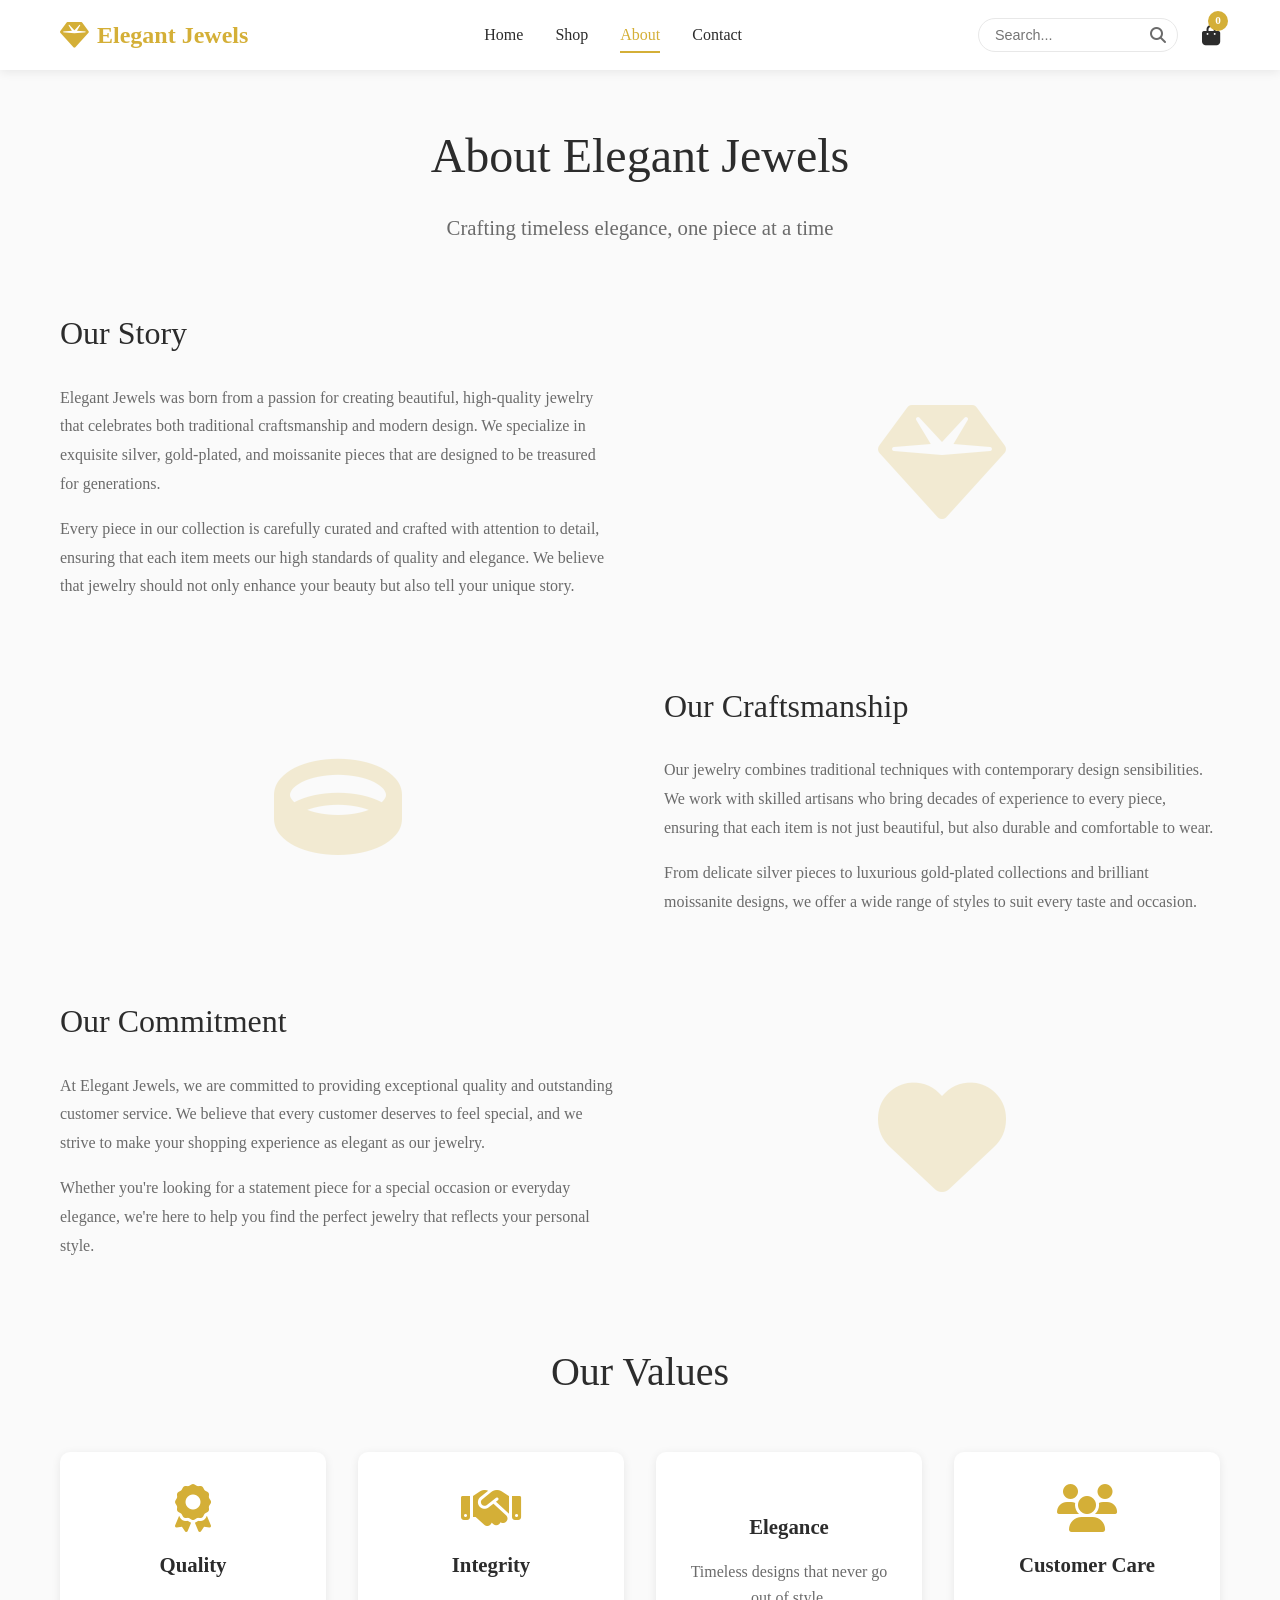
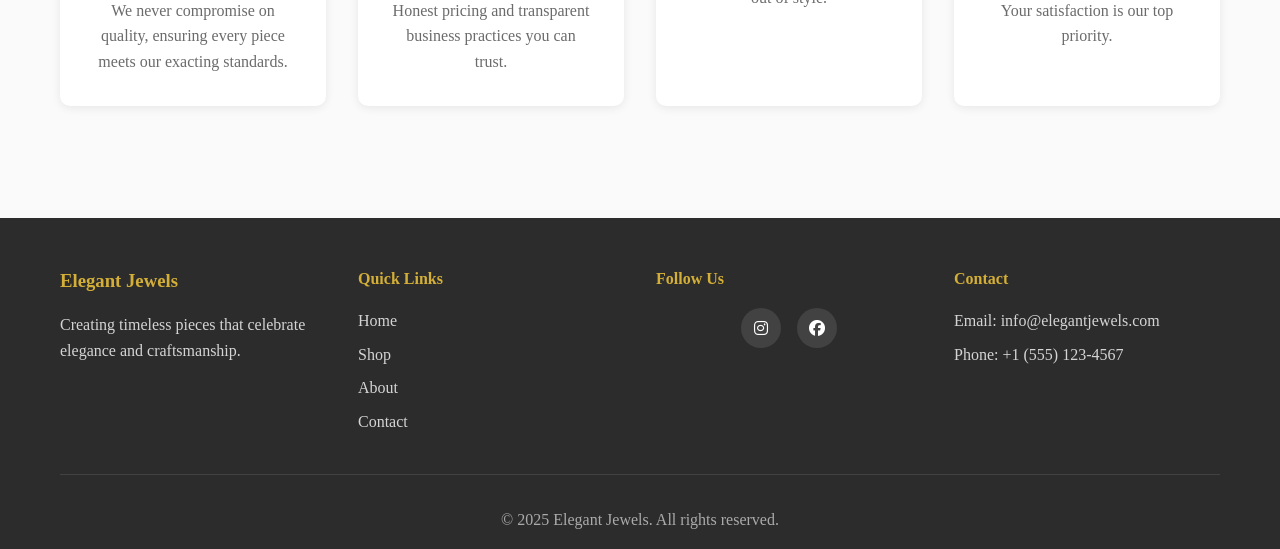
==== about.html @ 85b88cf6 "feat: Implement Elegant Jewels e-commerce website This commit introduces the complete frontend for t" ====
<!DOCTYPE html>
<html lang="en">
<head>
  <meta charset="UTF-8">
  <meta name="viewport" content="width=device-width, initial-scale=1.0">
  <title>About Us - Elegant Jewels</title>
  <link rel="stylesheet" href="styles.css">
  <link rel="stylesheet" href="https://cdnjs.cloudflare.com/ajax/libs/font-awesome/6.4.0/css/all.min.css">
</head>
<body>
  <!-- Navigation -->
  <nav class="navbar">
    <div class="nav-container">
      <div class="nav-logo">
        <i class="fas fa-gem"></i>
        <span>Elegant Jewels</span>
      </div>
      <div class="nav-menu" id="navMenu">
        <a href="index.html" class="nav-link">Home</a>
        <a href="products.html" class="nav-link">Shop</a>
        <a href="about.html" class="nav-link active">About</a>
        <a href="contact.html" class="nav-link">Contact</a>
      </div>
      <div class="nav-icons">
        <div class="search-container">
          <input type="text" id="searchInput" placeholder="Search..." class="search-input">
          <i class="fas fa-search search-icon"></i>
        </div>
        <a href="cart.html" class="cart-icon">
          <i class="fas fa-shopping-bag"></i>
          <span class="cart-count" id="cartCount">0</span>
        </a>
        <button class="mobile-menu-toggle" id="mobileMenuToggle">
          <i class="fas fa-bars"></i>
        </button>
      </div>
    </div>
  </nav>

  <!-- About Page -->
  <section class="about-page">
    <div class="container">
      <div class="about-hero">
        <h1>About Elegant Jewels</h1>
        <p class="about-subtitle">Crafting timeless elegance, one piece at a time</p>
      </div>

      <div class="about-content">
        <div class="about-section">
          <div class="about-text">
            <h2>Our Story</h2>
            <p>Elegant Jewels was born from a passion for creating beautiful, high-quality jewelry that celebrates both traditional craftsmanship and modern design. We specialize in exquisite silver, gold-plated, and moissanite pieces that are designed to be treasured for generations.</p>
            <p>Every piece in our collection is carefully curated and crafted with attention to detail, ensuring that each item meets our high standards of quality and elegance. We believe that jewelry should not only enhance your beauty but also tell your unique story.</p>
          </div>
          <div class="about-image">
            <i class="fas fa-gem"></i>
          </div>
        </div>

        <div class="about-section reverse">
          <div class="about-text">
            <h2>Our Craftsmanship</h2>
            <p>Our jewelry combines traditional techniques with contemporary design sensibilities. We work with skilled artisans who bring decades of experience to every piece, ensuring that each item is not just beautiful, but also durable and comfortable to wear.</p>
            <p>From delicate silver pieces to luxurious gold-plated collections and brilliant moissanite designs, we offer a wide range of styles to suit every taste and occasion.</p>
          </div>
          <div class="about-image">
            <i class="fas fa-ring"></i>
          </div>
        </div>

        <div class="about-section">
          <div class="about-text">
            <h2>Our Commitment</h2>
            <p>At Elegant Jewels, we are committed to providing exceptional quality and outstanding customer service. We believe that every customer deserves to feel special, and we strive to make your shopping experience as elegant as our jewelry.</p>
            <p>Whether you're looking for a statement piece for a special occasion or everyday elegance, we're here to help you find the perfect jewelry that reflects your personal style.</p>
          </div>
          <div class="about-image">
            <i class="fas fa-heart"></i>
          </div>
        </div>
      </div>

      <div class="values-section">
        <h2>Our Values</h2>
        <div class="values-grid">
          <div class="value-card">
            <i class="fas fa-award"></i>
            <h3>Quality</h3>
            <p>We never compromise on quality, ensuring every piece meets our exacting standards.</p>
          </div>
          <div class="value-card">
            <i class="fas fa-handshake"></i>
            <h3>Integrity</h3>
            <p>Honest pricing and transparent business practices you can trust.</p>
          </div>
          <div class="value-card">
            <i class="fas fa-sparkles"></i>
            <h3>Elegance</h3>
            <p>Timeless designs that never go out of style.</p>
          </div>
          <div class="value-card">
            <i class="fas fa-users"></i>
            <h3>Customer Care</h3>
            <p>Your satisfaction is our top priority.</p>
          </div>
        </div>
      </div>
    </div>
  </section>

  <!-- Footer -->
  <footer class="footer">
    <div class="container">
      <div class="footer-content">
        <div class="footer-section">
          <h3>Elegant Jewels</h3>
          <p>Creating timeless pieces that celebrate elegance and craftsmanship.</p>
        </div>
        <div class="footer-section">
          <h4>Quick Links</h4>
          <ul>
            <li><a href="index.html">Home</a></li>
            <li><a href="products.html">Shop</a></li>
            <li><a href="about.html">About</a></li>
            <li><a href="contact.html">Contact</a></li>
          </ul>
        </div>
        <div class="footer-section">
          <h4>Follow Us</h4>
          <div class="social-links">
            <a href="#" aria-label="Instagram"><i class="fab fa-instagram"></i></a>
            <a href="#" aria-label="Facebook"><i class="fab fa-facebook"></i></a>
          </div>
        </div>
        <div class="footer-section">
          <h4>Contact</h4>
          <p>Email: info@elegantjewels.com</p>
          <p>Phone: +1 (555) 123-4567</p>
        </div>
      </div>
      <div class="footer-bottom">
        <p>&copy; 2025 Elegant Jewels. All rights reserved.</p>
      </div>
    </div>
  </footer>

  <script src="data.js"></script>
  <script src="script.js"></script>
</body>
</html>
---- styles.css ----
/* Reset and Base Styles */
* {
  margin: 0;
  padding: 0;
  box-sizing: border-box;
}

:root {
  --primary-color: #d4af37;
  --secondary-color: #f5f0e8;
  --accent-color: #c9a961;
  --text-dark: #2c2c2c;
  --text-light: #6b6b6b;
  --bg-light: #fafafa;
  --bg-white: #ffffff;
  --border-color: #e8e8e8;
  --shadow: 0 2px 10px rgba(0, 0, 0, 0.08);
  --shadow-hover: 0 4px 20px rgba(0, 0, 0, 0.12);
  --transition: all 0.3s ease;
}

body {
  font-family: 'Georgia', 'Times New Roman', serif;
  color: var(--text-dark);
  background-color: var(--bg-light);
  line-height: 1.6;
}

.container {
  max-width: 1200px;
  margin: 0 auto;
  padding: 0 20px;
}

/* Navigation */
.navbar {
  background: var(--bg-white);
  box-shadow: var(--shadow);
  position: sticky;
  top: 0;
  z-index: 1000;
  padding: 1rem 0;
}

.nav-container {
  max-width: 1200px;
  margin: 0 auto;
  padding: 0 20px;
  display: flex;
  justify-content: space-between;
  align-items: center;
}

.nav-logo {
  display: flex;
  align-items: center;
  gap: 0.5rem;
  font-size: 1.5rem;
  font-weight: bold;
  color: var(--primary-color);
  text-decoration: none;
}

.nav-logo i {
  font-size: 1.8rem;
}

.nav-menu {
  display: flex;
  gap: 2rem;
}

.nav-link {
  text-decoration: none;
  color: var(--text-dark);
  font-weight: 500;
  transition: var(--transition);
  position: relative;
}

.nav-link:hover,
.nav-link.active {
  color: var(--primary-color);
}

.nav-link.active::after {
  content: '';
  position: absolute;
  bottom: -5px;
  left: 0;
  width: 100%;
  height: 2px;
  background: var(--primary-color);
}

.nav-icons {
  display: flex;
  align-items: center;
  gap: 1.5rem;
}

.search-container {
  position: relative;
}

.search-input {
  padding: 0.5rem 2.5rem 0.5rem 1rem;
  border: 1px solid var(--border-color);
  border-radius: 25px;
  font-size: 0.9rem;
  width: 200px;
  transition: var(--transition);
}

.search-input:focus {
  outline: none;
  border-color: var(--primary-color);
  width: 250px;
}

.search-icon {
  position: absolute;
  right: 12px;
  top: 50%;
  transform: translateY(-50%);
  color: var(--text-light);
}

.cart-icon {
  position: relative;
  color: var(--text-dark);
  font-size: 1.3rem;
  text-decoration: none;
  transition: var(--transition);
}

.cart-icon:hover {
  color: var(--primary-color);
}

.cart-count {
  position: absolute;
  top: -8px;
  right: -8px;
  background: var(--primary-color);
  color: white;
  border-radius: 50%;
  width: 20px;
  height: 20px;
  display: flex;
  align-items: center;
  justify-content: center;
  font-size: 0.7rem;
  font-weight: bold;
}

.mobile-menu-toggle {
  display: none;
  background: none;
  border: none;
  font-size: 1.5rem;
  cursor: pointer;
  color: var(--text-dark);
}

/* Hero Section */
.hero {
  position: relative;
  height: 600px;
  background: linear-gradient(135deg, #f5f0e8 0%, #e8ddd4 100%);
  display: flex;
  align-items: center;
  justify-content: center;
  text-align: center;
  overflow: hidden;
}

.hero::before {
  content: '';
  position: absolute;
  top: 0;
  left: 0;
  right: 0;
  bottom: 0;
  background: url('data:image/svg+xml,<svg xmlns="http://www.w3.org/2000/svg" viewBox="0 0 100 100"><circle cx="50" cy="50" r="1" fill="%23d4af37" opacity="0.1"/></svg>') repeat;
  opacity: 0.3;
}

.hero-content {
  position: relative;
  z-index: 1;
  max-width: 800px;
  padding: 0 20px;
}

.hero-title {
  font-size: 3.5rem;
  font-weight: 300;
  margin-bottom: 1rem;
  color: var(--text-dark);
  letter-spacing: 2px;
}

.hero-subtitle {
  font-size: 1.3rem;
  color: var(--text-light);
  margin-bottom: 2rem;
  font-weight: 300;
}

/* Buttons */
.btn {
  display: inline-block;
  padding: 0.8rem 2rem;
  text-decoration: none;
  border-radius: 30px;
  font-weight: 500;
  transition: var(--transition);
  border: none;
  cursor: pointer;
  font-size: 1rem;
  font-family: inherit;
}

.btn-primary {
  background: var(--primary-color);
  color: white;
}

.btn-primary:hover {
  background: var(--accent-color);
  transform: translateY(-2px);
  box-shadow: var(--shadow-hover);
}

.btn-secondary {
  background: var(--bg-white);
  color: var(--text-dark);
  border: 1px solid var(--border-color);
}

.btn-secondary:hover {
  border-color: var(--primary-color);
  color: var(--primary-color);
}

.btn-block {
  display: block;
  width: 100%;
  text-align: center;
}

/* Sections */
.section {
  padding: 4rem 0;
}

.section-title {
  font-size: 2.5rem;
  font-weight: 300;
  text-align: center;
  margin-bottom: 3rem;
  color: var(--text-dark);
  letter-spacing: 1px;
}

/* Products Grid */
.products-grid {
  display: grid;
  grid-template-columns: repeat(auto-fill, minmax(250px, 1fr));
  gap: 2rem;
  margin-top: 2rem;
}

.product-card {
  background: var(--bg-white);
  border-radius: 10px;
  overflow: hidden;
  box-shadow: var(--shadow);
  transition: var(--transition);
  text-decoration: none;
  color: inherit;
  display: block;
}

.product-card:hover {
  transform: translateY(-5px);
  box-shadow: var(--shadow-hover);
}

.product-image {
  width: 100%;
  height: 300px;
  background: var(--secondary-color);
  display: flex;
  align-items: center;
  justify-content: center;
  position: relative;
  overflow: hidden;
}

.product-image i {
  font-size: 4rem;
  color: var(--primary-color);
  opacity: 0.3;
}

.product-image img {
  width: 100%;
  height: 100%;
  object-fit: cover;
}

.product-info {
  padding: 1.5rem;
}

.product-name {
  font-size: 1.1rem;
  font-weight: 500;
  margin-bottom: 0.5rem;
  color: var(--text-dark);
}

.product-category {
  font-size: 0.85rem;
  color: var(--text-light);
  margin-bottom: 0.5rem;
}

.product-price {
  font-size: 1.3rem;
  font-weight: bold;
  color: var(--primary-color);
}

/* Categories Grid */
.categories-grid {
  display: grid;
  grid-template-columns: repeat(auto-fit, minmax(300px, 1fr));
  gap: 2rem;
}

.category-card {
  background: var(--bg-white);
  padding: 3rem 2rem;
  border-radius: 10px;
  text-align: center;
  text-decoration: none;
  color: inherit;
  box-shadow: var(--shadow);
  transition: var(--transition);
}

.category-card:hover {
  transform: translateY(-5px);
  box-shadow: var(--shadow-hover);
}

.category-icon {
  font-size: 3rem;
  color: var(--primary-color);
  margin-bottom: 1rem;
}

.category-card h3 {
  font-size: 1.5rem;
  margin-bottom: 0.5rem;
  color: var(--text-dark);
}

.category-card p {
  color: var(--text-light);
}

/* Products Page */
.products-page {
  padding: 2rem 0;
  min-height: 80vh;
}

.products-layout {
  display: grid;
  grid-template-columns: 250px 1fr;
  gap: 2rem;
}

.filters-sidebar {
  background: var(--bg-white);
  padding: 2rem;
  border-radius: 10px;
  box-shadow: var(--shadow);
  height: fit-content;
  position: sticky;
  top: 100px;
}

.filters-sidebar h3 {
  margin-bottom: 1.5rem;
  font-size: 1.3rem;
  color: var(--text-dark);
}

.filter-group {
  margin-bottom: 2rem;
}

.filter-group h4 {
  margin-bottom: 1rem;
  font-size: 1rem;
  color: var(--text-dark);
}

.filter-checkbox {
  display: block;
  margin-bottom: 0.8rem;
  cursor: pointer;
}

.filter-checkbox input {
  margin-right: 0.5rem;
  cursor: pointer;
}

.price-display {
  display: flex;
  justify-content: space-between;
  margin-top: 0.5rem;
  font-size: 0.9rem;
  color: var(--text-light);
}

#priceRange {
  width: 100%;
  margin-top: 0.5rem;
}

.products-header {
  display: flex;
  justify-content: space-between;
  align-items: center;
  margin-bottom: 2rem;
}

.products-header h1 {
  font-size: 2rem;
  font-weight: 300;
}

.sort-container {
  display: flex;
  align-items: center;
  gap: 0.5rem;
}

.sort-select {
  padding: 0.5rem 1rem;
  border: 1px solid var(--border-color);
  border-radius: 5px;
  font-family: inherit;
}

.no-results {
  text-align: center;
  padding: 4rem 2rem;
  color: var(--text-light);
}

.no-results i {
  font-size: 3rem;
  margin-bottom: 1rem;
  color: var(--text-light);
}

/* Product Detail Page */
.product-detail-page {
  padding: 2rem 0;
}

.breadcrumb {
  margin-bottom: 2rem;
  color: var(--text-light);
}

.breadcrumb a {
  color: var(--text-light);
  text-decoration: none;
}

.breadcrumb a:hover {
  color: var(--primary-color);
}

.product-detail-container {
  display: grid;
  grid-template-columns: 1fr 1fr;
  gap: 3rem;
  background: var(--bg-white);
  padding: 3rem;
  border-radius: 10px;
  box-shadow: var(--shadow);
}

.product-gallery {
  display: flex;
  flex-direction: column;
  gap: 1rem;
}

.main-image {
  width: 100%;
  height: 500px;
  background: var(--secondary-color);
  border-radius: 10px;
  display: flex;
  align-items: center;
  justify-content: center;
  position: relative;
  overflow: hidden;
}

.main-image i {
  font-size: 5rem;
  color: var(--primary-color);
  opacity: 0.3;
}

.main-image img {
  width: 100%;
  height: 100%;
  object-fit: cover;
}

.thumbnail-images {
  display: flex;
  gap: 0.5rem;
}

.thumbnail {
  width: 80px;
  height: 80px;
  background: var(--secondary-color);
  border-radius: 5px;
  cursor: pointer;
  border: 2px solid transparent;
  transition: var(--transition);
}

.thumbnail:hover,
.thumbnail.active {
  border-color: var(--primary-color);
}

.product-details h1 {
  font-size: 2.5rem;
  font-weight: 300;
  margin-bottom: 1rem;
}

.product-details .product-price {
  font-size: 2rem;
  margin-bottom: 1rem;
}

.product-details .product-category {
  font-size: 1rem;
  margin-bottom: 1.5rem;
}

.product-description {
  margin-bottom: 2rem;
  line-height: 1.8;
  color: var(--text-light);
}

.quantity-selector {
  display: flex;
  align-items: center;
  gap: 1rem;
  margin-bottom: 2rem;
}

.quantity-btn {
  width: 40px;
  height: 40px;
  border: 1px solid var(--border-color);
  background: var(--bg-white);
  border-radius: 5px;
  cursor: pointer;
  font-size: 1.2rem;
  transition: var(--transition);
}

.quantity-btn:hover {
  border-color: var(--primary-color);
  color: var(--primary-color);
}

.quantity-input {
  width: 60px;
  height: 40px;
  text-align: center;
  border: 1px solid var(--border-color);
  border-radius: 5px;
  font-size: 1rem;
}

/* Cart Page */
.cart-page {
  padding: 2rem 0;
  min-height: 80vh;
}

.page-title {
  font-size: 2.5rem;
  font-weight: 300;
  margin-bottom: 2rem;
  text-align: center;
}

.cart-container {
  display: grid;
  grid-template-columns: 2fr 1fr;
  gap: 2rem;
}

.cart-items {
  background: var(--bg-white);
  padding: 2rem;
  border-radius: 10px;
  box-shadow: var(--shadow);
}

.cart-item {
  display: grid;
  grid-template-columns: 150px 1fr auto;
  gap: 1.5rem;
  padding: 1.5rem 0;
  border-bottom: 1px solid var(--border-color);
}

.cart-item:last-child {
  border-bottom: none;
}

.cart-item-image {
  width: 150px;
  height: 150px;
  background: var(--secondary-color);
  border-radius: 5px;
  display: flex;
  align-items: center;
  justify-content: center;
}

.cart-item-image i {
  font-size: 3rem;
  color: var(--primary-color);
  opacity: 0.3;
}

.cart-item-info {
  display: flex;
  flex-direction: column;
  justify-content: space-between;
}

.cart-item-name {
  font-size: 1.2rem;
  margin-bottom: 0.5rem;
}

.cart-item-category {
  color: var(--text-light);
  font-size: 0.9rem;
  margin-bottom: 1rem;
}

.cart-item-price {
  font-size: 1.3rem;
  font-weight: bold;
  color: var(--primary-color);
}

.cart-item-actions {
  display: flex;
  flex-direction: column;
  align-items: flex-end;
  justify-content: space-between;
}

.remove-item {
  background: none;
  border: none;
  color: var(--text-light);
  cursor: pointer;
  font-size: 1.2rem;
  transition: var(--transition);
}

.remove-item:hover {
  color: #e74c3c;
}

.cart-summary {
  background: var(--bg-white);
  padding: 2rem;
  border-radius: 10px;
  box-shadow: var(--shadow);
  height: fit-content;
  position: sticky;
  top: 100px;
}

.cart-summary h3 {
  margin-bottom: 1.5rem;
  font-size: 1.5rem;
}

.summary-row {
  display: flex;
  justify-content: space-between;
  margin-bottom: 1rem;
  padding-bottom: 1rem;
  border-bottom: 1px solid var(--border-color);
}

.summary-row.total {
  font-size: 1.3rem;
  font-weight: bold;
  border-bottom: none;
  padding-top: 1rem;
  margin-top: 1rem;
  border-top: 2px solid var(--border-color);
}

.empty-cart {
  text-align: center;
  padding: 4rem 2rem;
  background: var(--bg-white);
  border-radius: 10px;
  box-shadow: var(--shadow);
}

.empty-cart i {
  font-size: 4rem;
  color: var(--text-light);
  margin-bottom: 1rem;
}

.empty-cart h2 {
  margin-bottom: 1rem;
}

/* Checkout Page */
.checkout-page {
  padding: 2rem 0;
  min-height: 80vh;
}

.page-subtitle {
  text-align: center;
  color: var(--text-light);
  margin-bottom: 3rem;
}

.checkout-container {
  display: grid;
  grid-template-columns: 2fr 1fr;
  gap: 2rem;
}

.checkout-form-container {
  background: var(--bg-white);
  padding: 2rem;
  border-radius: 10px;
  box-shadow: var(--shadow);
}

.checkout-form h2 {
  font-size: 1.5rem;
  margin-bottom: 1.5rem;
  margin-top: 2rem;
  font-weight: 300;
}

.checkout-form h2:first-child {
  margin-top: 0;
}

.form-group {
  margin-bottom: 1.5rem;
}

.form-group label {
  display: block;
  margin-bottom: 0.5rem;
  font-weight: 500;
  color: var(--text-dark);
}

.form-group input,
.form-group textarea {
  width: 100%;
  padding: 0.8rem;
  border: 1px solid var(--border-color);
  border-radius: 5px;
  font-family: inherit;
  font-size: 1rem;
  transition: var(--transition);
}

.form-group input:focus,
.form-group textarea:focus {
  outline: none;
  border-color: var(--primary-color);
}

.form-row {
  display: grid;
  grid-template-columns: repeat(3, 1fr);
  gap: 1rem;
}

.checkout-summary {
  background: var(--bg-white);
  padding: 2rem;
  border-radius: 10px;
  box-shadow: var(--shadow);
  height: fit-content;
  position: sticky;
  top: 100px;
}

.checkout-summary h2 {
  margin-bottom: 1.5rem;
  font-size: 1.5rem;
}

.order-items {
  margin-bottom: 1.5rem;
}

.order-item {
  display: flex;
  justify-content: space-between;
  margin-bottom: 1rem;
  padding-bottom: 1rem;
  border-bottom: 1px solid var(--border-color);
}

.order-item-name {
  flex: 1;
}

.order-item-quantity {
  color: var(--text-light);
  margin-left: 1rem;
}

.order-item-price {
  font-weight: bold;
  margin-left: 1rem;
}

.summary-details {
  margin-top: 1.5rem;
}

/* About Page */
.about-page {
  padding: 3rem 0;
}

.about-hero {
  text-align: center;
  margin-bottom: 4rem;
}

.about-hero h1 {
  font-size: 3rem;
  font-weight: 300;
  margin-bottom: 1rem;
}

.about-subtitle {
  font-size: 1.3rem;
  color: var(--text-light);
}

.about-content {
  margin-bottom: 4rem;
}

.about-section {
  display: grid;
  grid-template-columns: 1fr 1fr;
  gap: 3rem;
  margin-bottom: 4rem;
  align-items: center;
}

.about-section.reverse {
  direction: rtl;
}

.about-section.reverse > * {
  direction: ltr;
}

.about-text h2 {
  font-size: 2rem;
  font-weight: 300;
  margin-bottom: 1.5rem;
}

.about-text p {
  margin-bottom: 1rem;
  line-height: 1.8;
  color: var(--text-light);
}

.about-image {
  font-size: 8rem;
  color: var(--primary-color);
  opacity: 0.2;
  display: flex;
  align-items: center;
  justify-content: center;
}

.values-section {
  margin-top: 4rem;
}

.values-section h2 {
  text-align: center;
  font-size: 2.5rem;
  font-weight: 300;
  margin-bottom: 3rem;
}

.values-grid {
  display: grid;
  grid-template-columns: repeat(auto-fit, minmax(250px, 1fr));
  gap: 2rem;
}

.value-card {
  background: var(--bg-white);
  padding: 2rem;
  border-radius: 10px;
  text-align: center;
  box-shadow: var(--shadow);
  transition: var(--transition);
}

.value-card:hover {
  transform: translateY(-5px);
  box-shadow: var(--shadow-hover);
}

.value-card i {
  font-size: 3rem;
  color: var(--primary-color);
  margin-bottom: 1rem;
}

.value-card h3 {
  font-size: 1.3rem;
  margin-bottom: 1rem;
}

.value-card p {
  color: var(--text-light);
}

/* Contact Page */
.contact-page {
  padding: 3rem 0;
}

.contact-container {
  display: grid;
  grid-template-columns: 2fr 1fr;
  gap: 3rem;
}

.contact-form-container {
  background: var(--bg-white);
  padding: 2rem;
  border-radius: 10px;
  box-shadow: var(--shadow);
}

.contact-form {
  margin-top: 1rem;
}

.contact-info {
  display: flex;
  flex-direction: column;
  gap: 1.5rem;
}

.info-card {
  background: var(--bg-white);
  padding: 2rem;
  border-radius: 10px;
  box-shadow: var(--shadow);
  text-align: center;
}

.info-card i {
  font-size: 2.5rem;
  color: var(--primary-color);
  margin-bottom: 1rem;
}

.info-card h3 {
  font-size: 1.2rem;
  margin-bottom: 1rem;
}

.info-card p {
  color: var(--text-light);
  margin-bottom: 0.5rem;
}

/* Footer */
.footer {
  background: var(--text-dark);
  color: white;
  padding: 3rem 0 1rem;
  margin-top: 4rem;
}

.footer-content {
  display: grid;
  grid-template-columns: repeat(auto-fit, minmax(250px, 1fr));
  gap: 2rem;
  margin-bottom: 2rem;
}

.footer-section h3,
.footer-section h4 {
  margin-bottom: 1rem;
  color: var(--primary-color);
}

.footer-section p {
  color: rgba(255, 255, 255, 0.8);
  margin-bottom: 0.5rem;
}

.footer-section ul {
  list-style: none;
}

.footer-section ul li {
  margin-bottom: 0.5rem;
}

.footer-section ul li a {
  color: rgba(255, 255, 255, 0.8);
  text-decoration: none;
  transition: var(--transition);
}

.footer-section ul li a:hover {
  color: var(--primary-color);
}

.social-links {
  display: flex;
  gap: 1rem;
  justify-content: center;
}

.social-links a {
  width: 40px;
  height: 40px;
  display: flex;
  align-items: center;
  justify-content: center;
  background: rgba(255, 255, 255, 0.1);
  border-radius: 50%;
  color: white;
  text-decoration: none;
  transition: var(--transition);
}

.social-links a:hover {
  background: var(--primary-color);
  transform: translateY(-3px);
}

.footer-bottom {
  text-align: center;
  padding-top: 2rem;
  border-top: 1px solid rgba(255, 255, 255, 0.1);
  color: rgba(255, 255, 255, 0.6);
}

/* Animations */
@keyframes slideIn {
  from {
    transform: translateX(100%);
    opacity: 0;
  }
  to {
    transform: translateX(0);
    opacity: 1;
  }
}

@keyframes slideOut {
  from {
    transform: translateX(0);
    opacity: 1;
  }
  to {
    transform: translateX(100%);
    opacity: 0;
  }
}

/* Responsive Design */
@media (max-width: 968px) {
  .products-layout {
    grid-template-columns: 1fr;
  }

  .filters-sidebar {
    position: static;
  }

  .product-detail-container {
    grid-template-columns: 1fr;
  }

  .cart-container {
    grid-template-columns: 1fr;
  }

  .checkout-container {
    grid-template-columns: 1fr;
  }

  .contact-container {
    grid-template-columns: 1fr;
  }

  .about-section {
    grid-template-columns: 1fr;
  }

  .form-row {
    grid-template-columns: 1fr;
  }
}

@media (max-width: 768px) {
  .nav-menu {
    position: fixed;
    top: 70px;
    left: -100%;
    flex-direction: column;
    background: var(--bg-white);
    width: 100%;
    padding: 2rem;
    box-shadow: var(--shadow);
    transition: var(--transition);
  }

  .nav-menu.active {
    left: 0;
  }

  .mobile-menu-toggle {
    display: block;
  }

  .hero-title {
    font-size: 2.5rem;
  }

  .hero-subtitle {
    font-size: 1.1rem;
  }

  .section-title {
    font-size: 2rem;
  }

  .products-grid {
    grid-template-columns: repeat(auto-fill, minmax(200px, 1fr));
    gap: 1.5rem;
  }

  .cart-item {
    grid-template-columns: 100px 1fr;
    gap: 1rem;
  }

  .cart-item-actions {
    grid-column: 1 / -1;
    flex-direction: row;
    justify-content: space-between;
    margin-top: 1rem;
  }

  .search-input {
    width: 150px;
  }

  .search-input:focus {
    width: 180px;
  }
}

@media (max-width: 480px) {
  .hero-title {
    font-size: 2rem;
  }

  .products-grid {
    grid-template-columns: 1fr;
  }

  .categories-grid {
    grid-template-columns: 1fr;
  }
}
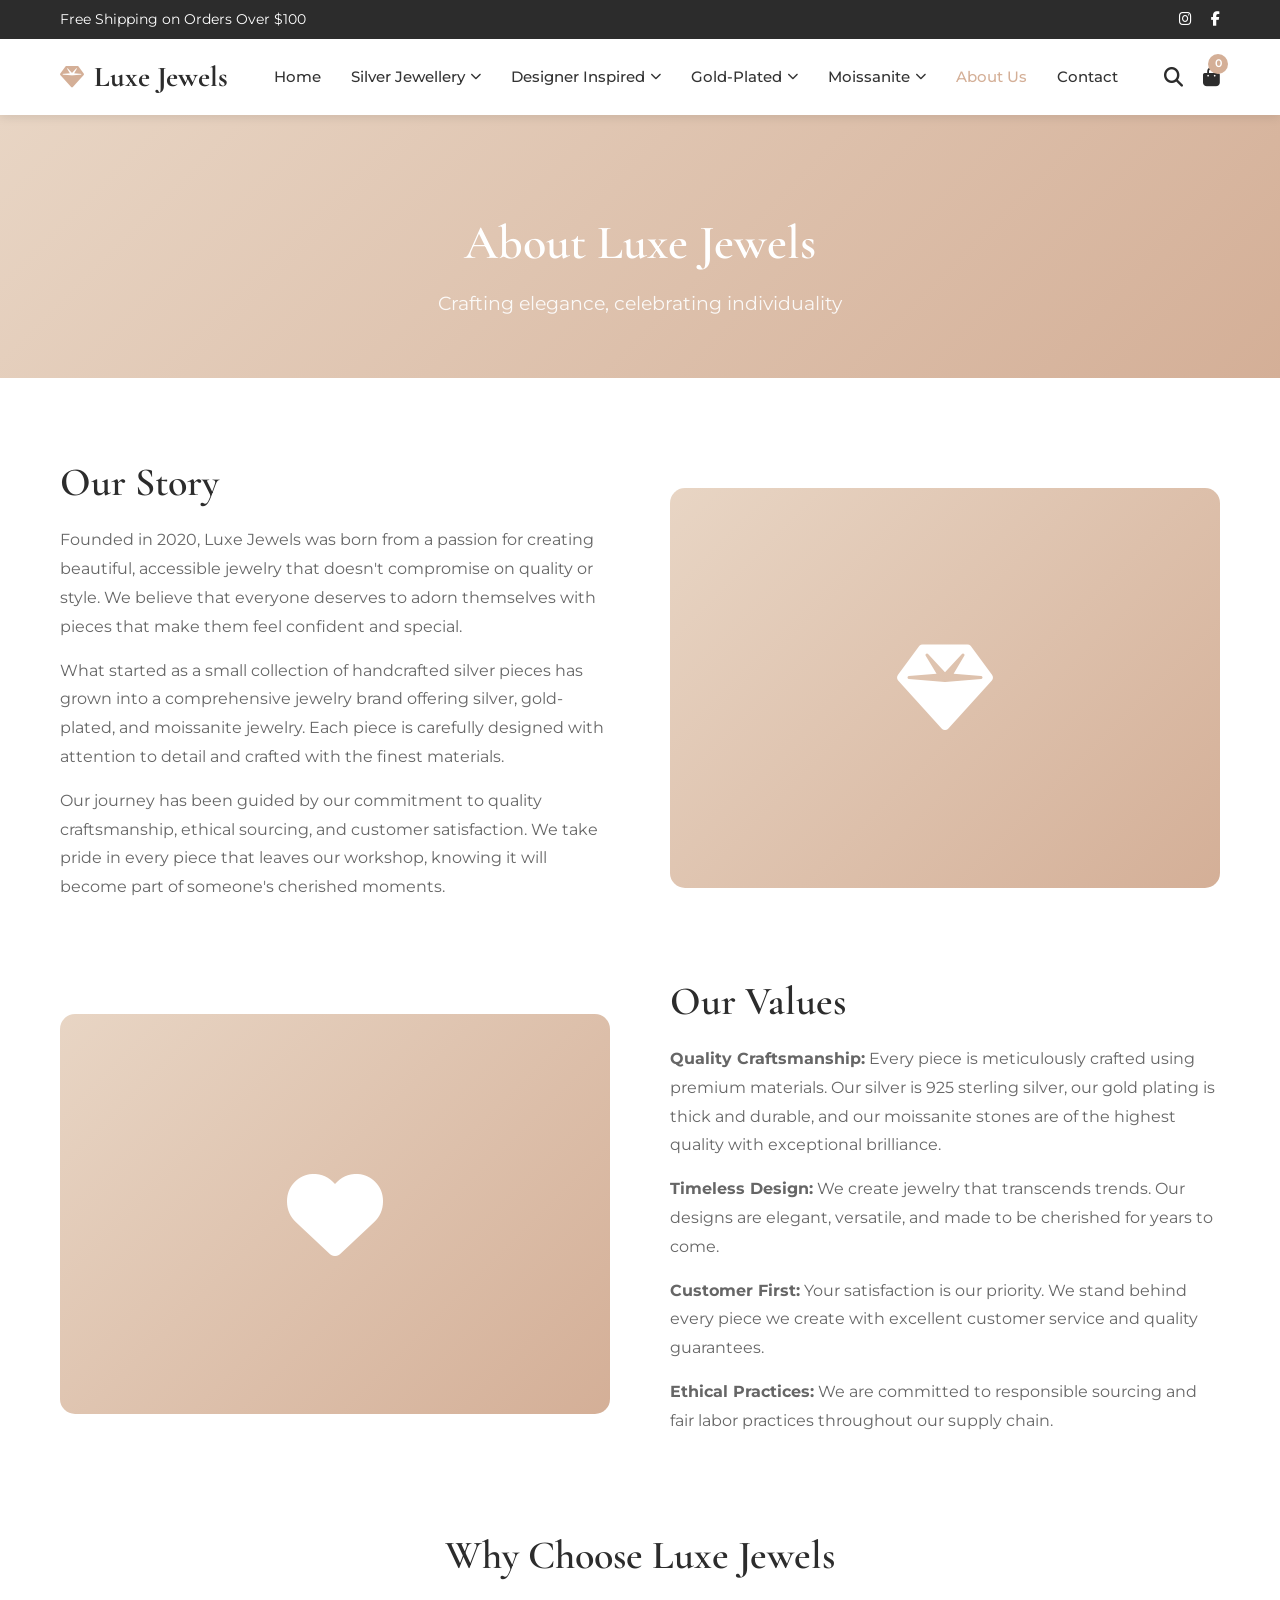
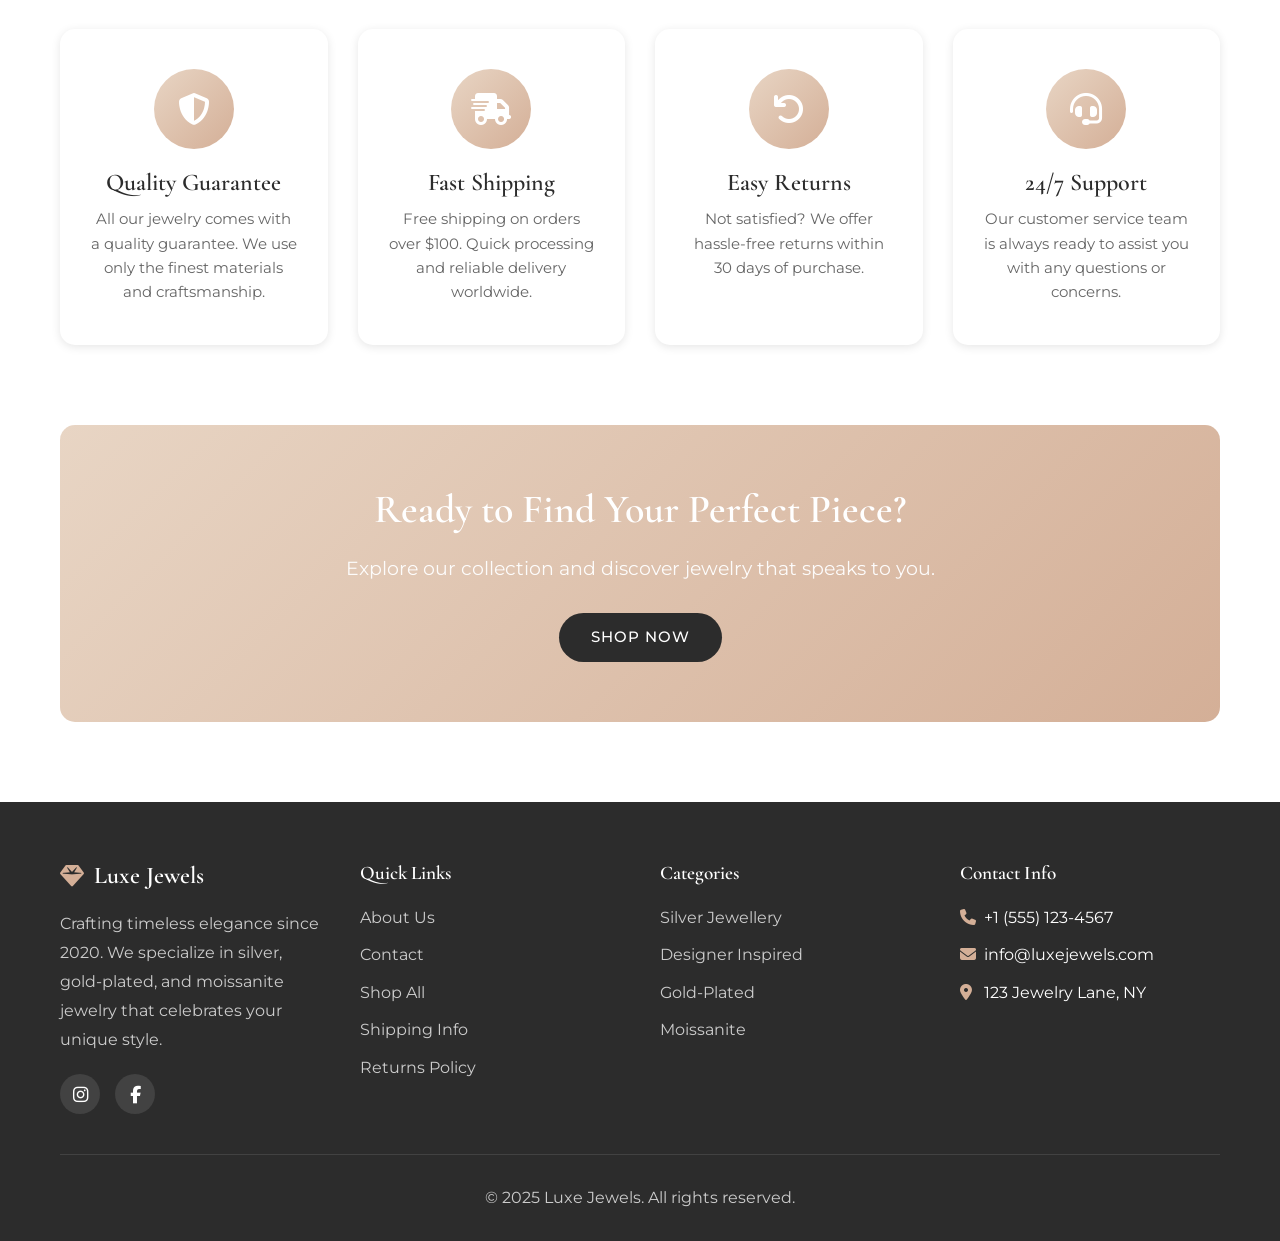
==== commit d8414741: "feat: Implement Luxe Jewels e-commerce website structure Co-authored-by: vickyjadhav361 <vickyjadhav" ====
--- a/about.html
+++ b/about.html
@@ -1,150 +1,233 @@
 <!DOCTYPE html>
 <html lang="en">
 <head>
-  <meta charset="UTF-8">
-  <meta name="viewport" content="width=device-width, initial-scale=1.0">
-  <title>About Us - Elegant Jewels</title>
-  <link rel="stylesheet" href="styles.css">
-  <link rel="stylesheet" href="https://cdnjs.cloudflare.com/ajax/libs/font-awesome/6.4.0/css/all.min.css">
+    <meta charset="UTF-8">
+    <meta name="viewport" content="width=device-width, initial-scale=1.0">
+    <title>About Us - Luxe Jewels</title>
+    <link rel="stylesheet" href="styles.css">
+    <link rel="stylesheet" href="https://cdnjs.cloudflare.com/ajax/libs/font-awesome/6.4.0/css/all.min.css">
+    <link href="https://fonts.googleapis.com/css2?family=Cormorant+Garamond:wght@300;400;500;600;700&family=Montserrat:wght@300;400;500;600&display=swap" rel="stylesheet">
 </head>
 <body>
-  <!-- Navigation -->
-  <nav class="navbar">
-    <div class="nav-container">
-      <div class="nav-logo">
-        <i class="fas fa-gem"></i>
-        <span>Elegant Jewels</span>
-      </div>
-      <div class="nav-menu" id="navMenu">
-        <a href="index.html" class="nav-link">Home</a>
-        <a href="products.html" class="nav-link">Shop</a>
-        <a href="about.html" class="nav-link active">About</a>
-        <a href="contact.html" class="nav-link">Contact</a>
-      </div>
-      <div class="nav-icons">
-        <div class="search-container">
-          <input type="text" id="searchInput" placeholder="Search..." class="search-input">
-          <i class="fas fa-search search-icon"></i>
-        </div>
-        <a href="cart.html" class="cart-icon">
-          <i class="fas fa-shopping-bag"></i>
-          <span class="cart-count" id="cartCount">0</span>
-        </a>
-        <button class="mobile-menu-toggle" id="mobileMenuToggle">
-          <i class="fas fa-bars"></i>
-        </button>
-      </div>
-    </div>
-  </nav>
-
-  <!-- About Page -->
-  <section class="about-page">
-    <div class="container">
-      <div class="about-hero">
-        <h1>About Elegant Jewels</h1>
-        <p class="about-subtitle">Crafting timeless elegance, one piece at a time</p>
-      </div>
-
-      <div class="about-content">
-        <div class="about-section">
-          <div class="about-text">
-            <h2>Our Story</h2>
-            <p>Elegant Jewels was born from a passion for creating beautiful, high-quality jewelry that celebrates both traditional craftsmanship and modern design. We specialize in exquisite silver, gold-plated, and moissanite pieces that are designed to be treasured for generations.</p>
-            <p>Every piece in our collection is carefully curated and crafted with attention to detail, ensuring that each item meets our high standards of quality and elegance. We believe that jewelry should not only enhance your beauty but also tell your unique story.</p>
-          </div>
-          <div class="about-image">
-            <i class="fas fa-gem"></i>
-          </div>
-        </div>
-
-        <div class="about-section reverse">
-          <div class="about-text">
-            <h2>Our Craftsmanship</h2>
-            <p>Our jewelry combines traditional techniques with contemporary design sensibilities. We work with skilled artisans who bring decades of experience to every piece, ensuring that each item is not just beautiful, but also durable and comfortable to wear.</p>
-            <p>From delicate silver pieces to luxurious gold-plated collections and brilliant moissanite designs, we offer a wide range of styles to suit every taste and occasion.</p>
-          </div>
-          <div class="about-image">
-            <i class="fas fa-ring"></i>
-          </div>
-        </div>
-
-        <div class="about-section">
-          <div class="about-text">
-            <h2>Our Commitment</h2>
-            <p>At Elegant Jewels, we are committed to providing exceptional quality and outstanding customer service. We believe that every customer deserves to feel special, and we strive to make your shopping experience as elegant as our jewelry.</p>
-            <p>Whether you're looking for a statement piece for a special occasion or everyday elegance, we're here to help you find the perfect jewelry that reflects your personal style.</p>
-          </div>
-          <div class="about-image">
-            <i class="fas fa-heart"></i>
-          </div>
-        </div>
-      </div>
-
-      <div class="values-section">
-        <h2>Our Values</h2>
-        <div class="values-grid">
-          <div class="value-card">
-            <i class="fas fa-award"></i>
-            <h3>Quality</h3>
-            <p>We never compromise on quality, ensuring every piece meets our exacting standards.</p>
-          </div>
-          <div class="value-card">
-            <i class="fas fa-handshake"></i>
-            <h3>Integrity</h3>
-            <p>Honest pricing and transparent business practices you can trust.</p>
-          </div>
-          <div class="value-card">
-            <i class="fas fa-sparkles"></i>
-            <h3>Elegance</h3>
-            <p>Timeless designs that never go out of style.</p>
-          </div>
-          <div class="value-card">
-            <i class="fas fa-users"></i>
-            <h3>Customer Care</h3>
-            <p>Your satisfaction is our top priority.</p>
-          </div>
-        </div>
-      </div>
-    </div>
-  </section>
-
-  <!-- Footer -->
-  <footer class="footer">
-    <div class="container">
-      <div class="footer-content">
-        <div class="footer-section">
-          <h3>Elegant Jewels</h3>
-          <p>Creating timeless pieces that celebrate elegance and craftsmanship.</p>
-        </div>
-        <div class="footer-section">
-          <h4>Quick Links</h4>
-          <ul>
-            <li><a href="index.html">Home</a></li>
-            <li><a href="products.html">Shop</a></li>
-            <li><a href="about.html">About</a></li>
-            <li><a href="contact.html">Contact</a></li>
-          </ul>
-        </div>
-        <div class="footer-section">
-          <h4>Follow Us</h4>
-          <div class="social-links">
-            <a href="#" aria-label="Instagram"><i class="fab fa-instagram"></i></a>
-            <a href="#" aria-label="Facebook"><i class="fab fa-facebook"></i></a>
-          </div>
-        </div>
-        <div class="footer-section">
-          <h4>Contact</h4>
-          <p>Email: info@elegantjewels.com</p>
-          <p>Phone: +1 (555) 123-4567</p>
-        </div>
-      </div>
-      <div class="footer-bottom">
-        <p>&copy; 2025 Elegant Jewels. All rights reserved.</p>
-      </div>
-    </div>
-  </footer>
-
-  <script src="data.js"></script>
-  <script src="script.js"></script>
+    <!-- Header & Navigation -->
+    <header class="header">
+        <div class="top-bar">
+            <div class="container">
+                <div class="top-bar-content">
+                    <p>Free Shipping on Orders Over $100</p>
+                    <div class="social-links">
+                        <a href="https://instagram.com" target="_blank" aria-label="Instagram"><i class="fab fa-instagram"></i></a>
+                        <a href="https://facebook.com" target="_blank" aria-label="Facebook"><i class="fab fa-facebook-f"></i></a>
+                    </div>
+                </div>
+            </div>
+        </div>
+        
+        <nav class="navbar">
+            <div class="container">
+                <div class="nav-content">
+                    <button class="mobile-menu-toggle" aria-label="Toggle menu">
+                        <i class="fas fa-bars"></i>
+                    </button>
+                    
+                    <a href="index.html" class="logo">
+                        <i class="fas fa-gem"></i>
+                        <span>Luxe Jewels</span>
+                    </a>
+                    
+                    <ul class="nav-menu">
+                        <li><a href="index.html">Home</a></li>
+                        <li class="dropdown">
+                            <a href="products.html?category=silver">Silver Jewellery <i class="fas fa-chevron-down"></i></a>
+                            <ul class="dropdown-menu">
+                                <li><a href="products.html?category=silver&type=kids-kade">Kids Kade</a></li>
+                                <li><a href="products.html?category=silver&type=ladies-kade">Ladies Kade & Chudiyan</a></li>
+                                <li><a href="products.html?category=silver&type=mens-kade">Mens Kade</a></li>
+                                <li><a href="products.html?category=silver&type=baliyan">Baliyan (Hoops)</a></li>
+                                <li><a href="products.html?category=silver&type=payal">Payal (Anklets)</a></li>
+                                <li><a href="products.html?category=silver&type=mens-bracelet">Mens Bracelet</a></li>
+                                <li><a href="products.html?category=silver&type=mens-chains">Mens Chains</a></li>
+                                <li><a href="products.html?category=silver&type=mens-rings">Mens Rings</a></li>
+                                <li><a href="products.html?category=silver&type=ladies-rings">Ladies Rings</a></li>
+                                <li><a href="products.html?category=silver&type=ladies-bracelets">Ladies Bracelets</a></li>
+                            </ul>
+                        </li>
+                        <li class="dropdown">
+                            <a href="products.html?category=designer">Designer Inspired <i class="fas fa-chevron-down"></i></a>
+                            <ul class="dropdown-menu">
+                                <li><a href="products.html?category=designer&type=vancleef">Van Cleef Set</a></li>
+                                <li><a href="products.html?category=designer&type=cartier">Gold Plated Cartier Bracelet</a></li>
+                            </ul>
+                        </li>
+                        <li class="dropdown">
+                            <a href="products.html?category=gold-plated">Gold-Plated <i class="fas fa-chevron-down"></i></a>
+                            <ul class="dropdown-menu">
+                                <li><a href="products.html?category=gold-plated&type=ladies-sets">Ladies Sets</a></li>
+                                <li><a href="products.html?category=gold-plated&type=ladies-bracelet">Ladies Bracelet</a></li>
+                            </ul>
+                        </li>
+                        <li class="dropdown">
+                            <a href="products.html?category=moissanite">Moissanite <i class="fas fa-chevron-down"></i></a>
+                            <ul class="dropdown-menu">
+                                <li><a href="products.html?category=moissanite&type=cuban-chain">Cuban Chain</a></li>
+                                <li><a href="products.html?category=moissanite&type=cuban-bracelet">Cuban Bracelet</a></li>
+                            </ul>
+                        </li>
+                        <li><a href="about.html" class="active">About Us</a></li>
+                        <li><a href="contact.html">Contact</a></li>
+                    </ul>
+                    
+                    <div class="nav-actions">
+                        <button class="search-toggle" aria-label="Search">
+                            <i class="fas fa-search"></i>
+                        </button>
+                        <a href="cart.html" class="cart-icon">
+                            <i class="fas fa-shopping-bag"></i>
+                            <span class="cart-count">0</span>
+                        </a>
+                    </div>
+                </div>
+                
+                <!-- Search Bar -->
+                <div class="search-bar">
+                    <input type="text" placeholder="Search for products..." id="searchInput">
+                    <button type="button" aria-label="Search"><i class="fas fa-search"></i></button>
+                </div>
+            </div>
+        </nav>
+    </header>
+
+    <!-- Page Header -->
+    <section class="page-header">
+        <div class="container">
+            <h1>About Luxe Jewels</h1>
+            <p>Crafting elegance, celebrating individuality</p>
+        </div>
+    </section>
+
+    <!-- About Content -->
+    <section class="about-content">
+        <div class="container">
+            <!-- Our Story -->
+            <div class="about-grid">
+                <div class="about-text">
+                    <h2>Our Story</h2>
+                    <p>Founded in 2020, Luxe Jewels was born from a passion for creating beautiful, accessible jewelry that doesn't compromise on quality or style. We believe that everyone deserves to adorn themselves with pieces that make them feel confident and special.</p>
+                    <p>What started as a small collection of handcrafted silver pieces has grown into a comprehensive jewelry brand offering silver, gold-plated, and moissanite jewelry. Each piece is carefully designed with attention to detail and crafted with the finest materials.</p>
+                    <p>Our journey has been guided by our commitment to quality craftsmanship, ethical sourcing, and customer satisfaction. We take pride in every piece that leaves our workshop, knowing it will become part of someone's cherished moments.</p>
+                </div>
+                <div class="about-image">
+                    <i class="fas fa-gem"></i>
+                </div>
+            </div>
+
+            <!-- Our Values -->
+            <div class="about-grid" style="margin-top: 60px;">
+                <div class="about-image">
+                    <i class="fas fa-heart"></i>
+                </div>
+                <div class="about-text">
+                    <h2>Our Values</h2>
+                    <p><strong>Quality Craftsmanship:</strong> Every piece is meticulously crafted using premium materials. Our silver is 925 sterling silver, our gold plating is thick and durable, and our moissanite stones are of the highest quality with exceptional brilliance.</p>
+                    <p><strong>Timeless Design:</strong> We create jewelry that transcends trends. Our designs are elegant, versatile, and made to be cherished for years to come.</p>
+                    <p><strong>Customer First:</strong> Your satisfaction is our priority. We stand behind every piece we create with excellent customer service and quality guarantees.</p>
+                    <p><strong>Ethical Practices:</strong> We are committed to responsible sourcing and fair labor practices throughout our supply chain.</p>
+                </div>
+            </div>
+
+            <!-- Why Choose Us -->
+            <div style="margin-top: 80px; text-align: center;">
+                <h2 style="font-size: 2.5rem; margin-bottom: 50px;">Why Choose Luxe Jewels</h2>
+                <div class="categories-grid">
+                    <div class="category-card">
+                        <div class="category-image">
+                            <i class="fas fa-shield-alt"></i>
+                        </div>
+                        <h3>Quality Guarantee</h3>
+                        <p>All our jewelry comes with a quality guarantee. We use only the finest materials and craftsmanship.</p>
+                    </div>
+                    <div class="category-card">
+                        <div class="category-image">
+                            <i class="fas fa-shipping-fast"></i>
+                        </div>
+                        <h3>Fast Shipping</h3>
+                        <p>Free shipping on orders over $100. Quick processing and reliable delivery worldwide.</p>
+                    </div>
+                    <div class="category-card">
+                        <div class="category-image">
+                            <i class="fas fa-undo"></i>
+                        </div>
+                        <h3>Easy Returns</h3>
+                        <p>Not satisfied? We offer hassle-free returns within 30 days of purchase.</p>
+                    </div>
+                    <div class="category-card">
+                        <div class="category-image">
+                            <i class="fas fa-headset"></i>
+                        </div>
+                        <h3>24/7 Support</h3>
+                        <p>Our customer service team is always ready to assist you with any questions or concerns.</p>
+                    </div>
+                </div>
+            </div>
+
+            <!-- Call to Action -->
+            <div style="text-align: center; margin-top: 80px; padding: 60px 20px; background: linear-gradient(135deg, var(--accent-color), var(--primary-color)); border-radius: 15px;">
+                <h2 style="color: white; font-size: 2.5rem; margin-bottom: 20px;">Ready to Find Your Perfect Piece?</h2>
+                <p style="color: white; font-size: 1.2rem; margin-bottom: 30px; opacity: 0.95;">Explore our collection and discover jewelry that speaks to you.</p>
+                <a href="products.html" class="btn btn-primary" style="background-color: var(--dark-color);">Shop Now</a>
+            </div>
+        </div>
+    </section>
+
+    <!-- Footer -->
+    <footer class="footer">
+        <div class="container">
+            <div class="footer-content">
+                <div class="footer-column">
+                    <h3>
+                        <i class="fas fa-gem"></i>
+                        Luxe Jewels
+                    </h3>
+                    <p>Crafting timeless elegance since 2020. We specialize in silver, gold-plated, and moissanite jewelry that celebrates your unique style.</p>
+                    <div class="social-links">
+                        <a href="https://instagram.com" target="_blank" aria-label="Instagram"><i class="fab fa-instagram"></i></a>
+                        <a href="https://facebook.com" target="_blank" aria-label="Facebook"><i class="fab fa-facebook-f"></i></a>
+                    </div>
+                </div>
+                <div class="footer-column">
+                    <h4>Quick Links</h4>
+                    <ul>
+                        <li><a href="about.html">About Us</a></li>
+                        <li><a href="contact.html">Contact</a></li>
+                        <li><a href="products.html">Shop All</a></li>
+                        <li><a href="#">Shipping Info</a></li>
+                        <li><a href="#">Returns Policy</a></li>
+                    </ul>
+                </div>
+                <div class="footer-column">
+                    <h4>Categories</h4>
+                    <ul>
+                        <li><a href="products.html?category=silver">Silver Jewellery</a></li>
+                        <li><a href="products.html?category=designer">Designer Inspired</a></li>
+                        <li><a href="products.html?category=gold-plated">Gold-Plated</a></li>
+                        <li><a href="products.html?category=moissanite">Moissanite</a></li>
+                    </ul>
+                </div>
+                <div class="footer-column">
+                    <h4>Contact Info</h4>
+                    <ul>
+                        <li><i class="fas fa-phone"></i> +1 (555) 123-4567</li>
+                        <li><i class="fas fa-envelope"></i> info@luxejewels.com</li>
+                        <li><i class="fas fa-map-marker-alt"></i> 123 Jewelry Lane, NY</li>
+                    </ul>
+                </div>
+            </div>
+            <div class="footer-bottom">
+                <p>&copy; 2025 Luxe Jewels. All rights reserved.</p>
+            </div>
+        </div>
+    </footer>
+
+    <script src="script.js"></script>
 </body>
 </html>
--- a/styles.css
+++ b/styles.css
@@ -1,1234 +1,1460 @@
-/* Reset and Base Styles */
+/* ===================================
+   CSS Reset & Base Styles
+   =================================== */
 * {
-  margin: 0;
-  padding: 0;
-  box-sizing: border-box;
+    margin: 0;
+    padding: 0;
+    box-sizing: border-box;
 }
 
 :root {
-  --primary-color: #d4af37;
-  --secondary-color: #f5f0e8;
-  --accent-color: #c9a961;
-  --text-dark: #2c2c2c;
-  --text-light: #6b6b6b;
-  --bg-light: #fafafa;
-  --bg-white: #ffffff;
-  --border-color: #e8e8e8;
-  --shadow: 0 2px 10px rgba(0, 0, 0, 0.08);
-  --shadow-hover: 0 4px 20px rgba(0, 0, 0, 0.12);
-  --transition: all 0.3s ease;
+    --primary-color: #D4AF97;
+    --secondary-color: #8B7355;
+    --accent-color: #E8D5C4;
+    --dark-color: #2C2C2C;
+    --light-color: #F5F5F5;
+    --white: #FFFFFF;
+    --text-primary: #333333;
+    --text-secondary: #666666;
+    --border-color: #E0E0E0;
+    --shadow: 0 2px 10px rgba(0,0,0,0.1);
+    --shadow-lg: 0 4px 20px rgba(0,0,0,0.15);
+    --transition: all 0.3s ease;
+    
+    --font-heading: 'Cormorant Garamond', serif;
+    --font-body: 'Montserrat', sans-serif;
+}
+
+html {
+    scroll-behavior: smooth;
 }
 
 body {
-  font-family: 'Georgia', 'Times New Roman', serif;
-  color: var(--text-dark);
-  background-color: var(--bg-light);
-  line-height: 1.6;
+    font-family: var(--font-body);
+    font-size: 16px;
+    line-height: 1.6;
+    color: var(--text-primary);
+    background-color: var(--white);
+    overflow-x: hidden;
+}
+
+img {
+    max-width: 100%;
+    height: auto;
+    display: block;
+}
+
+a {
+    text-decoration: none;
+    color: inherit;
+    transition: var(--transition);
+}
+
+ul {
+    list-style: none;
+}
+
+button {
+    cursor: pointer;
+    border: none;
+    background: none;
+    font-family: inherit;
 }
 
 .container {
-  max-width: 1200px;
-  margin: 0 auto;
-  padding: 0 20px;
-}
-
-/* Navigation */
+    max-width: 1200px;
+    margin: 0 auto;
+    padding: 0 20px;
+}
+
+/* ===================================
+   Typography
+   =================================== */
+h1, h2, h3, h4, h5, h6 {
+    font-family: var(--font-heading);
+    font-weight: 600;
+    line-height: 1.2;
+    color: var(--dark-color);
+}
+
+.section-title {
+    font-size: 2.5rem;
+    text-align: center;
+    margin-bottom: 3rem;
+    color: var(--dark-color);
+}
+
+/* ===================================
+   Buttons
+   =================================== */
+.btn {
+    display: inline-block;
+    padding: 12px 32px;
+    font-size: 0.95rem;
+    font-weight: 500;
+    text-align: center;
+    text-transform: uppercase;
+    letter-spacing: 1px;
+    border-radius: 30px;
+    transition: var(--transition);
+    cursor: pointer;
+}
+
+.btn-primary {
+    background-color: var(--primary-color);
+    color: var(--white);
+}
+
+.btn-primary:hover {
+    background-color: var(--secondary-color);
+    transform: translateY(-2px);
+    box-shadow: var(--shadow-lg);
+}
+
+.btn-secondary {
+    background-color: transparent;
+    color: var(--dark-color);
+    border: 2px solid var(--dark-color);
+}
+
+.btn-secondary:hover {
+    background-color: var(--dark-color);
+    color: var(--white);
+}
+
+/* ===================================
+   Header & Navigation
+   =================================== */
+.header {
+    position: sticky;
+    top: 0;
+    width: 100%;
+    background-color: var(--white);
+    box-shadow: var(--shadow);
+    z-index: 1000;
+}
+
+.top-bar {
+    background-color: var(--dark-color);
+    color: var(--white);
+    padding: 8px 0;
+    font-size: 0.85rem;
+}
+
+.top-bar-content {
+    display: flex;
+    justify-content: space-between;
+    align-items: center;
+}
+
+.top-bar .social-links a {
+    color: var(--white);
+    margin-left: 15px;
+    font-size: 0.9rem;
+}
+
+.top-bar .social-links a:hover {
+    color: var(--primary-color);
+}
+
 .navbar {
-  background: var(--bg-white);
-  box-shadow: var(--shadow);
-  position: sticky;
-  top: 0;
-  z-index: 1000;
-  padding: 1rem 0;
-}
-
-.nav-container {
-  max-width: 1200px;
-  margin: 0 auto;
-  padding: 0 20px;
-  display: flex;
-  justify-content: space-between;
-  align-items: center;
-}
-
-.nav-logo {
-  display: flex;
-  align-items: center;
-  gap: 0.5rem;
-  font-size: 1.5rem;
-  font-weight: bold;
-  color: var(--primary-color);
-  text-decoration: none;
-}
-
-.nav-logo i {
-  font-size: 1.8rem;
+    padding: 15px 0;
+}
+
+.nav-content {
+    display: flex;
+    align-items: center;
+    justify-content: space-between;
+}
+
+.logo {
+    font-family: var(--font-heading);
+    font-size: 1.8rem;
+    font-weight: 700;
+    color: var(--dark-color);
+    display: flex;
+    align-items: center;
+    gap: 10px;
+}
+
+.logo i {
+    color: var(--primary-color);
+    font-size: 1.5rem;
 }
 
 .nav-menu {
-  display: flex;
-  gap: 2rem;
-}
-
-.nav-link {
-  text-decoration: none;
-  color: var(--text-dark);
-  font-weight: 500;
-  transition: var(--transition);
-  position: relative;
-}
-
-.nav-link:hover,
-.nav-link.active {
-  color: var(--primary-color);
-}
-
-.nav-link.active::after {
-  content: '';
-  position: absolute;
-  bottom: -5px;
-  left: 0;
-  width: 100%;
-  height: 2px;
-  background: var(--primary-color);
-}
-
-.nav-icons {
-  display: flex;
-  align-items: center;
-  gap: 1.5rem;
-}
-
-.search-container {
-  position: relative;
-}
-
-.search-input {
-  padding: 0.5rem 2.5rem 0.5rem 1rem;
-  border: 1px solid var(--border-color);
-  border-radius: 25px;
-  font-size: 0.9rem;
-  width: 200px;
-  transition: var(--transition);
-}
-
-.search-input:focus {
-  outline: none;
-  border-color: var(--primary-color);
-  width: 250px;
-}
-
-.search-icon {
-  position: absolute;
-  right: 12px;
-  top: 50%;
-  transform: translateY(-50%);
-  color: var(--text-light);
-}
-
+    display: flex;
+    align-items: center;
+    gap: 30px;
+}
+
+.nav-menu > li > a {
+    font-size: 0.95rem;
+    font-weight: 500;
+    color: var(--text-primary);
+    padding: 8px 0;
+    display: flex;
+    align-items: center;
+    gap: 5px;
+}
+
+.nav-menu > li > a:hover,
+.nav-menu > li > a.active {
+    color: var(--primary-color);
+}
+
+.nav-menu .fa-chevron-down {
+    font-size: 0.7rem;
+}
+
+/* Dropdown Menu */
+.dropdown {
+    position: relative;
+}
+
+.dropdown-menu {
+    position: absolute;
+    top: 100%;
+    left: 0;
+    background-color: var(--white);
+    box-shadow: var(--shadow-lg);
+    border-radius: 8px;
+    padding: 15px 0;
+    min-width: 220px;
+    opacity: 0;
+    visibility: hidden;
+    transform: translateY(-10px);
+    transition: var(--transition);
+    z-index: 100;
+}
+
+.dropdown:hover .dropdown-menu {
+    opacity: 1;
+    visibility: visible;
+    transform: translateY(0);
+}
+
+.dropdown-menu li {
+    padding: 0;
+}
+
+.dropdown-menu a {
+    display: block;
+    padding: 10px 25px;
+    font-size: 0.9rem;
+    color: var(--text-secondary);
+}
+
+.dropdown-menu a:hover {
+    background-color: var(--accent-color);
+    color: var(--dark-color);
+}
+
+/* Navigation Actions */
+.nav-actions {
+    display: flex;
+    align-items: center;
+    gap: 20px;
+}
+
+.search-toggle,
 .cart-icon {
-  position: relative;
-  color: var(--text-dark);
-  font-size: 1.3rem;
-  text-decoration: none;
-  transition: var(--transition);
-}
-
-.cart-icon:hover {
-  color: var(--primary-color);
+    font-size: 1.2rem;
+    color: var(--dark-color);
+    position: relative;
+}
+
+.cart-icon:hover,
+.search-toggle:hover {
+    color: var(--primary-color);
 }
 
 .cart-count {
-  position: absolute;
-  top: -8px;
-  right: -8px;
-  background: var(--primary-color);
-  color: white;
-  border-radius: 50%;
-  width: 20px;
-  height: 20px;
-  display: flex;
-  align-items: center;
-  justify-content: center;
-  font-size: 0.7rem;
-  font-weight: bold;
-}
-
+    position: absolute;
+    top: -8px;
+    right: -8px;
+    background-color: var(--primary-color);
+    color: var(--white);
+    font-size: 0.7rem;
+    font-weight: 600;
+    width: 20px;
+    height: 20px;
+    border-radius: 50%;
+    display: flex;
+    align-items: center;
+    justify-content: center;
+}
+
+/* Search Bar */
+.search-bar {
+    display: none;
+    margin-top: 15px;
+    padding-top: 15px;
+    border-top: 1px solid var(--border-color);
+}
+
+.search-bar.active {
+    display: flex;
+}
+
+.search-bar input {
+    flex: 1;
+    padding: 12px 20px;
+    border: 1px solid var(--border-color);
+    border-radius: 30px 0 0 30px;
+    font-size: 0.95rem;
+    outline: none;
+}
+
+.search-bar button {
+    padding: 12px 30px;
+    background-color: var(--primary-color);
+    color: var(--white);
+    border-radius: 0 30px 30px 0;
+}
+
+.search-bar button:hover {
+    background-color: var(--secondary-color);
+}
+
+/* Mobile Menu Toggle */
 .mobile-menu-toggle {
-  display: none;
-  background: none;
-  border: none;
-  font-size: 1.5rem;
-  cursor: pointer;
-  color: var(--text-dark);
-}
-
-/* Hero Section */
+    display: none;
+    font-size: 1.5rem;
+    color: var(--dark-color);
+}
+
+/* ===================================
+   Hero Section
+   =================================== */
 .hero {
-  position: relative;
-  height: 600px;
-  background: linear-gradient(135deg, #f5f0e8 0%, #e8ddd4 100%);
-  display: flex;
-  align-items: center;
-  justify-content: center;
-  text-align: center;
-  overflow: hidden;
+    position: relative;
+    height: 600px;
+    background: linear-gradient(135deg, var(--accent-color) 0%, var(--primary-color) 100%);
+    display: flex;
+    align-items: center;
+    justify-content: center;
+    text-align: center;
+    overflow: hidden;
 }
 
 .hero::before {
-  content: '';
-  position: absolute;
-  top: 0;
-  left: 0;
-  right: 0;
-  bottom: 0;
-  background: url('data:image/svg+xml,<svg xmlns="http://www.w3.org/2000/svg" viewBox="0 0 100 100"><circle cx="50" cy="50" r="1" fill="%23d4af37" opacity="0.1"/></svg>') repeat;
-  opacity: 0.3;
+    content: '';
+    position: absolute;
+    top: 0;
+    left: 0;
+    width: 100%;
+    height: 100%;
+    background: url('data:image/svg+xml,<svg xmlns="http://www.w3.org/2000/svg" viewBox="0 0 1440 320"><path fill="%23ffffff" fill-opacity="0.1" d="M0,96L48,112C96,128,192,160,288,160C384,160,480,128,576,122.7C672,117,768,139,864,138.7C960,139,1056,117,1152,122.7C1248,128,1344,160,1392,176L1440,192L1440,320L1392,320C1344,320,1248,320,1152,320C1056,320,960,320,864,320C768,320,672,320,576,320C480,320,384,320,288,320C192,320,96,320,48,320L0,320Z"></path></svg>') no-repeat bottom;
+    background-size: cover;
 }
 
 .hero-content {
-  position: relative;
-  z-index: 1;
-  max-width: 800px;
-  padding: 0 20px;
+    position: relative;
+    z-index: 1;
+    max-width: 800px;
+    padding: 0 20px;
 }
 
 .hero-title {
-  font-size: 3.5rem;
-  font-weight: 300;
-  margin-bottom: 1rem;
-  color: var(--text-dark);
-  letter-spacing: 2px;
+    font-size: 4rem;
+    font-weight: 700;
+    color: var(--white);
+    margin-bottom: 20px;
+    text-shadow: 2px 2px 4px rgba(0,0,0,0.2);
 }
 
 .hero-subtitle {
-  font-size: 1.3rem;
-  color: var(--text-light);
-  margin-bottom: 2rem;
-  font-weight: 300;
-}
-
-/* Buttons */
-.btn {
-  display: inline-block;
-  padding: 0.8rem 2rem;
-  text-decoration: none;
-  border-radius: 30px;
-  font-weight: 500;
-  transition: var(--transition);
-  border: none;
-  cursor: pointer;
-  font-size: 1rem;
-  font-family: inherit;
-}
-
-.btn-primary {
-  background: var(--primary-color);
-  color: white;
-}
-
-.btn-primary:hover {
-  background: var(--accent-color);
-  transform: translateY(-2px);
-  box-shadow: var(--shadow-hover);
-}
-
-.btn-secondary {
-  background: var(--bg-white);
-  color: var(--text-dark);
-  border: 1px solid var(--border-color);
-}
-
-.btn-secondary:hover {
-  border-color: var(--primary-color);
-  color: var(--primary-color);
-}
-
-.btn-block {
-  display: block;
-  width: 100%;
-  text-align: center;
-}
-
-/* Sections */
-.section {
-  padding: 4rem 0;
-}
-
-.section-title {
-  font-size: 2.5rem;
-  font-weight: 300;
-  text-align: center;
-  margin-bottom: 3rem;
-  color: var(--text-dark);
-  letter-spacing: 1px;
-}
-
-/* Products Grid */
+    font-size: 1.3rem;
+    color: var(--white);
+    margin-bottom: 30px;
+    text-shadow: 1px 1px 2px rgba(0,0,0,0.2);
+}
+
+/* ===================================
+   Categories Section
+   =================================== */
+.categories-section {
+    padding: 80px 0;
+    background-color: var(--light-color);
+}
+
+.categories-grid {
+    display: grid;
+    grid-template-columns: repeat(auto-fit, minmax(250px, 1fr));
+    gap: 30px;
+}
+
+.category-card {
+    background-color: var(--white);
+    padding: 40px 30px;
+    text-align: center;
+    border-radius: 15px;
+    box-shadow: var(--shadow);
+    transition: var(--transition);
+}
+
+.category-card:hover {
+    transform: translateY(-10px);
+    box-shadow: var(--shadow-lg);
+}
+
+.category-image {
+    width: 80px;
+    height: 80px;
+    margin: 0 auto 20px;
+    background: linear-gradient(135deg, var(--accent-color), var(--primary-color));
+    border-radius: 50%;
+    display: flex;
+    align-items: center;
+    justify-content: center;
+    font-size: 2rem;
+    color: var(--white);
+}
+
+.category-card h3 {
+    font-size: 1.5rem;
+    margin-bottom: 10px;
+    color: var(--dark-color);
+}
+
+.category-card p {
+    color: var(--text-secondary);
+    font-size: 0.95rem;
+}
+
+/* ===================================
+   Products Grid
+   =================================== */
+.featured-products,
+.new-arrivals {
+    padding: 80px 0;
+}
+
+.new-arrivals {
+    background-color: var(--light-color);
+}
+
 .products-grid {
-  display: grid;
-  grid-template-columns: repeat(auto-fill, minmax(250px, 1fr));
-  gap: 2rem;
-  margin-top: 2rem;
+    display: grid;
+    grid-template-columns: repeat(auto-fill, minmax(280px, 1fr));
+    gap: 30px;
 }
 
 .product-card {
-  background: var(--bg-white);
-  border-radius: 10px;
-  overflow: hidden;
-  box-shadow: var(--shadow);
-  transition: var(--transition);
-  text-decoration: none;
-  color: inherit;
-  display: block;
+    background-color: var(--white);
+    border-radius: 15px;
+    overflow: hidden;
+    box-shadow: var(--shadow);
+    transition: var(--transition);
+    cursor: pointer;
 }
 
 .product-card:hover {
-  transform: translateY(-5px);
-  box-shadow: var(--shadow-hover);
+    transform: translateY(-5px);
+    box-shadow: var(--shadow-lg);
 }
 
 .product-image {
-  width: 100%;
-  height: 300px;
-  background: var(--secondary-color);
-  display: flex;
-  align-items: center;
-  justify-content: center;
-  position: relative;
-  overflow: hidden;
-}
-
-.product-image i {
-  font-size: 4rem;
-  color: var(--primary-color);
-  opacity: 0.3;
+    position: relative;
+    width: 100%;
+    height: 300px;
+    background-color: var(--light-color);
+    overflow: hidden;
 }
 
 .product-image img {
-  width: 100%;
-  height: 100%;
-  object-fit: cover;
+    width: 100%;
+    height: 100%;
+    object-fit: cover;
+    transition: var(--transition);
+}
+
+.product-card:hover .product-image img {
+    transform: scale(1.1);
+}
+
+.product-badge {
+    position: absolute;
+    top: 15px;
+    right: 15px;
+    background-color: var(--primary-color);
+    color: var(--white);
+    padding: 5px 15px;
+    border-radius: 20px;
+    font-size: 0.85rem;
+    font-weight: 600;
+    text-transform: uppercase;
+}
+
+.product-badge.sale {
+    background-color: #e74c3c;
 }
 
 .product-info {
-  padding: 1.5rem;
+    padding: 20px;
+}
+
+.product-category {
+    font-size: 0.85rem;
+    color: var(--text-secondary);
+    text-transform: uppercase;
+    letter-spacing: 1px;
+    margin-bottom: 8px;
 }
 
 .product-name {
-  font-size: 1.1rem;
-  font-weight: 500;
-  margin-bottom: 0.5rem;
-  color: var(--text-dark);
-}
-
-.product-category {
-  font-size: 0.85rem;
-  color: var(--text-light);
-  margin-bottom: 0.5rem;
+    font-size: 1.2rem;
+    font-weight: 600;
+    margin-bottom: 10px;
+    color: var(--dark-color);
 }
 
 .product-price {
-  font-size: 1.3rem;
-  font-weight: bold;
-  color: var(--primary-color);
-}
-
-/* Categories Grid */
-.categories-grid {
-  display: grid;
-  grid-template-columns: repeat(auto-fit, minmax(300px, 1fr));
-  gap: 2rem;
-}
-
-.category-card {
-  background: var(--bg-white);
-  padding: 3rem 2rem;
-  border-radius: 10px;
-  text-align: center;
-  text-decoration: none;
-  color: inherit;
-  box-shadow: var(--shadow);
-  transition: var(--transition);
-}
-
-.category-card:hover {
-  transform: translateY(-5px);
-  box-shadow: var(--shadow-hover);
-}
-
-.category-icon {
-  font-size: 3rem;
-  color: var(--primary-color);
-  margin-bottom: 1rem;
-}
-
-.category-card h3 {
-  font-size: 1.5rem;
-  margin-bottom: 0.5rem;
-  color: var(--text-dark);
-}
-
-.category-card p {
-  color: var(--text-light);
-}
-
-/* Products Page */
-.products-page {
-  padding: 2rem 0;
-  min-height: 80vh;
-}
-
-.products-layout {
-  display: grid;
-  grid-template-columns: 250px 1fr;
-  gap: 2rem;
-}
-
-.filters-sidebar {
-  background: var(--bg-white);
-  padding: 2rem;
-  border-radius: 10px;
-  box-shadow: var(--shadow);
-  height: fit-content;
-  position: sticky;
-  top: 100px;
-}
-
-.filters-sidebar h3 {
-  margin-bottom: 1.5rem;
-  font-size: 1.3rem;
-  color: var(--text-dark);
-}
-
-.filter-group {
-  margin-bottom: 2rem;
-}
-
-.filter-group h4 {
-  margin-bottom: 1rem;
-  font-size: 1rem;
-  color: var(--text-dark);
-}
-
-.filter-checkbox {
-  display: block;
-  margin-bottom: 0.8rem;
-  cursor: pointer;
-}
-
-.filter-checkbox input {
-  margin-right: 0.5rem;
-  cursor: pointer;
-}
-
-.price-display {
-  display: flex;
-  justify-content: space-between;
-  margin-top: 0.5rem;
-  font-size: 0.9rem;
-  color: var(--text-light);
-}
-
-#priceRange {
-  width: 100%;
-  margin-top: 0.5rem;
-}
-
-.products-header {
-  display: flex;
-  justify-content: space-between;
-  align-items: center;
-  margin-bottom: 2rem;
-}
-
-.products-header h1 {
-  font-size: 2rem;
-  font-weight: 300;
-}
-
-.sort-container {
-  display: flex;
-  align-items: center;
-  gap: 0.5rem;
-}
-
-.sort-select {
-  padding: 0.5rem 1rem;
-  border: 1px solid var(--border-color);
-  border-radius: 5px;
-  font-family: inherit;
-}
-
-.no-results {
-  text-align: center;
-  padding: 4rem 2rem;
-  color: var(--text-light);
-}
-
-.no-results i {
-  font-size: 3rem;
-  margin-bottom: 1rem;
-  color: var(--text-light);
-}
-
-/* Product Detail Page */
-.product-detail-page {
-  padding: 2rem 0;
-}
-
-.breadcrumb {
-  margin-bottom: 2rem;
-  color: var(--text-light);
-}
-
-.breadcrumb a {
-  color: var(--text-light);
-  text-decoration: none;
-}
-
-.breadcrumb a:hover {
-  color: var(--primary-color);
-}
-
-.product-detail-container {
-  display: grid;
-  grid-template-columns: 1fr 1fr;
-  gap: 3rem;
-  background: var(--bg-white);
-  padding: 3rem;
-  border-radius: 10px;
-  box-shadow: var(--shadow);
+    display: flex;
+    align-items: center;
+    gap: 10px;
+    font-size: 1.3rem;
+    font-weight: 700;
+    color: var(--primary-color);
+    margin-bottom: 15px;
+}
+
+.product-price .original-price {
+    font-size: 1rem;
+    color: var(--text-secondary);
+    text-decoration: line-through;
+    font-weight: 400;
+}
+
+.product-rating {
+    display: flex;
+    align-items: center;
+    gap: 5px;
+    margin-bottom: 15px;
+}
+
+.stars {
+    color: #FFC107;
+    font-size: 0.9rem;
+}
+
+.rating-count {
+    color: var(--text-secondary);
+    font-size: 0.85rem;
+}
+
+.add-to-cart {
+    width: 100%;
+    padding: 12px;
+    background-color: var(--dark-color);
+    color: var(--white);
+    border-radius: 8px;
+    font-weight: 600;
+    text-transform: uppercase;
+    letter-spacing: 1px;
+    transition: var(--transition);
+}
+
+.add-to-cart:hover {
+    background-color: var(--primary-color);
+}
+
+/* ===================================
+   Newsletter Section
+   =================================== */
+.newsletter {
+    padding: 60px 0;
+    background: linear-gradient(135deg, var(--primary-color), var(--secondary-color));
+    color: var(--white);
+}
+
+.newsletter-content {
+    text-align: center;
+    max-width: 600px;
+    margin: 0 auto;
+}
+
+.newsletter h2 {
+    font-size: 2.5rem;
+    color: var(--white);
+    margin-bottom: 15px;
+}
+
+.newsletter p {
+    font-size: 1.1rem;
+    margin-bottom: 30px;
+    opacity: 0.9;
+}
+
+.newsletter-form {
+    display: flex;
+    gap: 10px;
+    max-width: 500px;
+    margin: 0 auto;
+}
+
+.newsletter-form input {
+    flex: 1;
+    padding: 15px 20px;
+    border: none;
+    border-radius: 30px;
+    font-size: 0.95rem;
+    outline: none;
+}
+
+.newsletter-form .btn {
+    white-space: nowrap;
+    background-color: var(--dark-color);
+}
+
+.newsletter-form .btn:hover {
+    background-color: var(--white);
+    color: var(--dark-color);
+}
+
+/* ===================================
+   Footer
+   =================================== */
+.footer {
+    background-color: var(--dark-color);
+    color: var(--white);
+    padding: 60px 0 30px;
+}
+
+.footer-content {
+    display: grid;
+    grid-template-columns: repeat(auto-fit, minmax(250px, 1fr));
+    gap: 40px;
+    margin-bottom: 40px;
+}
+
+.footer-column h3 {
+    font-size: 1.5rem;
+    color: var(--white);
+    margin-bottom: 20px;
+    display: flex;
+    align-items: center;
+    gap: 10px;
+}
+
+.footer-column h3 i {
+    color: var(--primary-color);
+}
+
+.footer-column h4 {
+    font-size: 1.2rem;
+    color: var(--white);
+    margin-bottom: 20px;
+}
+
+.footer-column p {
+    color: #CCCCCC;
+    margin-bottom: 20px;
+    line-height: 1.8;
+}
+
+.footer-column ul li {
+    margin-bottom: 12px;
+}
+
+.footer-column ul li a {
+    color: #CCCCCC;
+    display: flex;
+    align-items: center;
+    gap: 10px;
+}
+
+.footer-column ul li a:hover {
+    color: var(--primary-color);
+}
+
+.footer-column ul li i {
+    color: var(--primary-color);
+    width: 20px;
+}
+
+.footer .social-links {
+    display: flex;
+    gap: 15px;
+    margin-top: 20px;
+}
+
+.footer .social-links a {
+    width: 40px;
+    height: 40px;
+    background-color: rgba(255,255,255,0.1);
+    border-radius: 50%;
+    display: flex;
+    align-items: center;
+    justify-content: center;
+    font-size: 1.1rem;
+}
+
+.footer .social-links a:hover {
+    background-color: var(--primary-color);
+}
+
+.footer-bottom {
+    text-align: center;
+    padding-top: 30px;
+    border-top: 1px solid rgba(255,255,255,0.1);
+    color: #CCCCCC;
+}
+
+/* ===================================
+   Product Detail Page
+   =================================== */
+.product-detail {
+    padding: 80px 0;
+}
+
+.product-detail-grid {
+    display: grid;
+    grid-template-columns: 1fr 1fr;
+    gap: 60px;
+    align-items: start;
 }
 
 .product-gallery {
-  display: flex;
-  flex-direction: column;
-  gap: 1rem;
+    position: sticky;
+    top: 100px;
 }
 
 .main-image {
-  width: 100%;
-  height: 500px;
-  background: var(--secondary-color);
-  border-radius: 10px;
-  display: flex;
-  align-items: center;
-  justify-content: center;
-  position: relative;
-  overflow: hidden;
-}
-
-.main-image i {
-  font-size: 5rem;
-  color: var(--primary-color);
-  opacity: 0.3;
+    width: 100%;
+    height: 500px;
+    background-color: var(--light-color);
+    border-radius: 15px;
+    overflow: hidden;
+    margin-bottom: 20px;
 }
 
 .main-image img {
-  width: 100%;
-  height: 100%;
-  object-fit: cover;
-}
-
-.thumbnail-images {
-  display: flex;
-  gap: 0.5rem;
+    width: 100%;
+    height: 100%;
+    object-fit: cover;
+}
+
+.thumbnail-gallery {
+    display: grid;
+    grid-template-columns: repeat(4, 1fr);
+    gap: 15px;
 }
 
 .thumbnail {
-  width: 80px;
-  height: 80px;
-  background: var(--secondary-color);
-  border-radius: 5px;
-  cursor: pointer;
-  border: 2px solid transparent;
-  transition: var(--transition);
+    width: 100%;
+    height: 100px;
+    background-color: var(--light-color);
+    border-radius: 10px;
+    overflow: hidden;
+    cursor: pointer;
+    border: 2px solid transparent;
+    transition: var(--transition);
 }
 
 .thumbnail:hover,
 .thumbnail.active {
-  border-color: var(--primary-color);
-}
-
-.product-details h1 {
-  font-size: 2.5rem;
-  font-weight: 300;
-  margin-bottom: 1rem;
-}
-
-.product-details .product-price {
-  font-size: 2rem;
-  margin-bottom: 1rem;
-}
-
-.product-details .product-category {
-  font-size: 1rem;
-  margin-bottom: 1.5rem;
+    border-color: var(--primary-color);
+}
+
+.thumbnail img {
+    width: 100%;
+    height: 100%;
+    object-fit: cover;
+}
+
+.product-detail-info h1 {
+    font-size: 2.5rem;
+    margin-bottom: 15px;
+}
+
+.product-detail-info .product-category {
+    margin-bottom: 20px;
+}
+
+.product-detail-info .product-price {
+    font-size: 2rem;
+    margin-bottom: 25px;
 }
 
 .product-description {
-  margin-bottom: 2rem;
-  line-height: 1.8;
-  color: var(--text-light);
+    color: var(--text-secondary);
+    line-height: 1.8;
+    margin-bottom: 30px;
+}
+
+.product-meta {
+    margin-bottom: 30px;
+}
+
+.product-meta-item {
+    display: flex;
+    padding: 15px 0;
+    border-bottom: 1px solid var(--border-color);
+}
+
+.product-meta-item strong {
+    min-width: 120px;
+    color: var(--dark-color);
+}
+
+.product-meta-item span {
+    color: var(--text-secondary);
 }
 
 .quantity-selector {
-  display: flex;
-  align-items: center;
-  gap: 1rem;
-  margin-bottom: 2rem;
-}
-
-.quantity-btn {
-  width: 40px;
-  height: 40px;
-  border: 1px solid var(--border-color);
-  background: var(--bg-white);
-  border-radius: 5px;
-  cursor: pointer;
-  font-size: 1.2rem;
-  transition: var(--transition);
-}
-
-.quantity-btn:hover {
-  border-color: var(--primary-color);
-  color: var(--primary-color);
-}
-
-.quantity-input {
-  width: 60px;
-  height: 40px;
-  text-align: center;
-  border: 1px solid var(--border-color);
-  border-radius: 5px;
-  font-size: 1rem;
-}
-
-/* Cart Page */
+    display: flex;
+    align-items: center;
+    gap: 15px;
+    margin-bottom: 25px;
+}
+
+.quantity-selector label {
+    font-weight: 600;
+}
+
+.quantity-controls {
+    display: flex;
+    align-items: center;
+    border: 1px solid var(--border-color);
+    border-radius: 8px;
+    overflow: hidden;
+}
+
+.quantity-controls button {
+    padding: 10px 15px;
+    background-color: var(--light-color);
+    color: var(--dark-color);
+    font-size: 1.2rem;
+    transition: var(--transition);
+}
+
+.quantity-controls button:hover {
+    background-color: var(--primary-color);
+    color: var(--white);
+}
+
+.quantity-controls input {
+    width: 60px;
+    text-align: center;
+    border: none;
+    padding: 10px;
+    font-size: 1rem;
+    outline: none;
+}
+
+.product-actions {
+    display: flex;
+    gap: 15px;
+}
+
+.product-actions .btn {
+    flex: 1;
+}
+
+/* ===================================
+   Cart Page
+   =================================== */
 .cart-page {
-  padding: 2rem 0;
-  min-height: 80vh;
-}
-
-.page-title {
-  font-size: 2.5rem;
-  font-weight: 300;
-  margin-bottom: 2rem;
-  text-align: center;
-}
-
-.cart-container {
-  display: grid;
-  grid-template-columns: 2fr 1fr;
-  gap: 2rem;
+    padding: 80px 0;
+    min-height: 60vh;
+}
+
+.cart-content {
+    display: grid;
+    grid-template-columns: 2fr 1fr;
+    gap: 40px;
 }
 
 .cart-items {
-  background: var(--bg-white);
-  padding: 2rem;
-  border-radius: 10px;
-  box-shadow: var(--shadow);
+    background-color: var(--white);
 }
 
 .cart-item {
-  display: grid;
-  grid-template-columns: 150px 1fr auto;
-  gap: 1.5rem;
-  padding: 1.5rem 0;
-  border-bottom: 1px solid var(--border-color);
-}
-
-.cart-item:last-child {
-  border-bottom: none;
+    display: grid;
+    grid-template-columns: 120px 1fr auto;
+    gap: 20px;
+    padding: 20px;
+    border: 1px solid var(--border-color);
+    border-radius: 10px;
+    margin-bottom: 20px;
 }
 
 .cart-item-image {
-  width: 150px;
-  height: 150px;
-  background: var(--secondary-color);
-  border-radius: 5px;
-  display: flex;
-  align-items: center;
-  justify-content: center;
-}
-
-.cart-item-image i {
-  font-size: 3rem;
-  color: var(--primary-color);
-  opacity: 0.3;
-}
-
-.cart-item-info {
-  display: flex;
-  flex-direction: column;
-  justify-content: space-between;
-}
-
-.cart-item-name {
-  font-size: 1.2rem;
-  margin-bottom: 0.5rem;
-}
-
-.cart-item-category {
-  color: var(--text-light);
-  font-size: 0.9rem;
-  margin-bottom: 1rem;
+    width: 120px;
+    height: 120px;
+    background-color: var(--light-color);
+    border-radius: 10px;
+    overflow: hidden;
+}
+
+.cart-item-image img {
+    width: 100%;
+    height: 100%;
+    object-fit: cover;
+}
+
+.cart-item-details h3 {
+    font-size: 1.2rem;
+    margin-bottom: 8px;
+}
+
+.cart-item-details .product-category {
+    margin-bottom: 15px;
 }
 
 .cart-item-price {
-  font-size: 1.3rem;
-  font-weight: bold;
-  color: var(--primary-color);
+    font-size: 1.3rem;
+    font-weight: 700;
+    color: var(--primary-color);
 }
 
 .cart-item-actions {
-  display: flex;
-  flex-direction: column;
-  align-items: flex-end;
-  justify-content: space-between;
+    display: flex;
+    flex-direction: column;
+    align-items: flex-end;
+    justify-content: space-between;
 }
 
 .remove-item {
-  background: none;
-  border: none;
-  color: var(--text-light);
-  cursor: pointer;
-  font-size: 1.2rem;
-  transition: var(--transition);
+    color: var(--text-secondary);
+    font-size: 1.2rem;
+    transition: var(--transition);
 }
 
 .remove-item:hover {
-  color: #e74c3c;
+    color: #e74c3c;
 }
 
 .cart-summary {
-  background: var(--bg-white);
-  padding: 2rem;
-  border-radius: 10px;
-  box-shadow: var(--shadow);
-  height: fit-content;
-  position: sticky;
-  top: 100px;
-}
-
-.cart-summary h3 {
-  margin-bottom: 1.5rem;
-  font-size: 1.5rem;
+    background-color: var(--light-color);
+    padding: 30px;
+    border-radius: 15px;
+    height: fit-content;
+    position: sticky;
+    top: 100px;
+}
+
+.cart-summary h2 {
+    font-size: 1.8rem;
+    margin-bottom: 25px;
 }
 
 .summary-row {
-  display: flex;
-  justify-content: space-between;
-  margin-bottom: 1rem;
-  padding-bottom: 1rem;
-  border-bottom: 1px solid var(--border-color);
+    display: flex;
+    justify-content: space-between;
+    padding: 15px 0;
+    border-bottom: 1px solid var(--border-color);
 }
 
 .summary-row.total {
-  font-size: 1.3rem;
-  font-weight: bold;
-  border-bottom: none;
-  padding-top: 1rem;
-  margin-top: 1rem;
-  border-top: 2px solid var(--border-color);
+    font-size: 1.3rem;
+    font-weight: 700;
+    color: var(--dark-color);
+    border-bottom: none;
+    padding-top: 20px;
+}
+
+.cart-summary .btn {
+    width: 100%;
+    margin-top: 20px;
 }
 
 .empty-cart {
-  text-align: center;
-  padding: 4rem 2rem;
-  background: var(--bg-white);
-  border-radius: 10px;
-  box-shadow: var(--shadow);
+    text-align: center;
+    padding: 60px 20px;
 }
 
 .empty-cart i {
-  font-size: 4rem;
-  color: var(--text-light);
-  margin-bottom: 1rem;
+    font-size: 5rem;
+    color: var(--text-secondary);
+    margin-bottom: 20px;
 }
 
 .empty-cart h2 {
-  margin-bottom: 1rem;
-}
-
-/* Checkout Page */
+    font-size: 2rem;
+    margin-bottom: 15px;
+}
+
+.empty-cart p {
+    color: var(--text-secondary);
+    margin-bottom: 30px;
+}
+
+/* ===================================
+   Checkout Page
+   =================================== */
 .checkout-page {
-  padding: 2rem 0;
-  min-height: 80vh;
-}
-
-.page-subtitle {
-  text-align: center;
-  color: var(--text-light);
-  margin-bottom: 3rem;
-}
-
-.checkout-container {
-  display: grid;
-  grid-template-columns: 2fr 1fr;
-  gap: 2rem;
-}
-
-.checkout-form-container {
-  background: var(--bg-white);
-  padding: 2rem;
-  border-radius: 10px;
-  box-shadow: var(--shadow);
-}
-
-.checkout-form h2 {
-  font-size: 1.5rem;
-  margin-bottom: 1.5rem;
-  margin-top: 2rem;
-  font-weight: 300;
-}
-
-.checkout-form h2:first-child {
-  margin-top: 0;
+    padding: 80px 0;
+}
+
+.checkout-grid {
+    display: grid;
+    grid-template-columns: 2fr 1fr;
+    gap: 40px;
+}
+
+.checkout-form {
+    background-color: var(--white);
+}
+
+.form-section {
+    margin-bottom: 40px;
+}
+
+.form-section h2 {
+    font-size: 1.8rem;
+    margin-bottom: 25px;
+    padding-bottom: 15px;
+    border-bottom: 2px solid var(--primary-color);
+}
+
+.form-row {
+    display: grid;
+    grid-template-columns: 1fr 1fr;
+    gap: 20px;
+    margin-bottom: 20px;
 }
 
 .form-group {
-  margin-bottom: 1.5rem;
+    margin-bottom: 20px;
 }
 
 .form-group label {
-  display: block;
-  margin-bottom: 0.5rem;
-  font-weight: 500;
-  color: var(--text-dark);
+    display: block;
+    margin-bottom: 8px;
+    font-weight: 600;
+    color: var(--dark-color);
 }
 
 .form-group input,
+.form-group select,
 .form-group textarea {
-  width: 100%;
-  padding: 0.8rem;
-  border: 1px solid var(--border-color);
-  border-radius: 5px;
-  font-family: inherit;
-  font-size: 1rem;
-  transition: var(--transition);
+    width: 100%;
+    padding: 12px 15px;
+    border: 1px solid var(--border-color);
+    border-radius: 8px;
+    font-size: 0.95rem;
+    font-family: inherit;
+    outline: none;
+    transition: var(--transition);
 }
 
 .form-group input:focus,
+.form-group select:focus,
 .form-group textarea:focus {
-  outline: none;
-  border-color: var(--primary-color);
-}
-
-.form-row {
-  display: grid;
-  grid-template-columns: repeat(3, 1fr);
-  gap: 1rem;
-}
-
-.checkout-summary {
-  background: var(--bg-white);
-  padding: 2rem;
-  border-radius: 10px;
-  box-shadow: var(--shadow);
-  height: fit-content;
-  position: sticky;
-  top: 100px;
-}
-
-.checkout-summary h2 {
-  margin-bottom: 1.5rem;
-  font-size: 1.5rem;
-}
-
-.order-items {
-  margin-bottom: 1.5rem;
+    border-color: var(--primary-color);
+}
+
+.form-group textarea {
+    resize: vertical;
+    min-height: 100px;
+}
+
+.order-summary {
+    background-color: var(--light-color);
+    padding: 30px;
+    border-radius: 15px;
+    height: fit-content;
+    position: sticky;
+    top: 100px;
+}
+
+.order-summary h2 {
+    font-size: 1.8rem;
+    margin-bottom: 25px;
 }
 
 .order-item {
-  display: flex;
-  justify-content: space-between;
-  margin-bottom: 1rem;
-  padding-bottom: 1rem;
-  border-bottom: 1px solid var(--border-color);
-}
-
-.order-item-name {
-  flex: 1;
-}
-
-.order-item-quantity {
-  color: var(--text-light);
-  margin-left: 1rem;
+    display: flex;
+    gap: 15px;
+    margin-bottom: 20px;
+    padding-bottom: 20px;
+    border-bottom: 1px solid var(--border-color);
+}
+
+.order-item-image {
+    width: 80px;
+    height: 80px;
+    background-color: var(--white);
+    border-radius: 8px;
+    overflow: hidden;
+}
+
+.order-item-image img {
+    width: 100%;
+    height: 100%;
+    object-fit: cover;
+}
+
+.order-item-details {
+    flex: 1;
+}
+
+.order-item-details h4 {
+    font-size: 1rem;
+    margin-bottom: 5px;
+}
+
+.order-item-details .quantity {
+    color: var(--text-secondary);
+    font-size: 0.9rem;
 }
 
 .order-item-price {
-  font-weight: bold;
-  margin-left: 1rem;
-}
-
-.summary-details {
-  margin-top: 1.5rem;
-}
-
-/* About Page */
-.about-page {
-  padding: 3rem 0;
-}
-
-.about-hero {
-  text-align: center;
-  margin-bottom: 4rem;
-}
-
-.about-hero h1 {
-  font-size: 3rem;
-  font-weight: 300;
-  margin-bottom: 1rem;
-}
-
-.about-subtitle {
-  font-size: 1.3rem;
-  color: var(--text-light);
-}
-
-.about-content {
-  margin-bottom: 4rem;
-}
-
-.about-section {
-  display: grid;
-  grid-template-columns: 1fr 1fr;
-  gap: 3rem;
-  margin-bottom: 4rem;
-  align-items: center;
-}
-
-.about-section.reverse {
-  direction: rtl;
-}
-
-.about-section.reverse > * {
-  direction: ltr;
+    font-weight: 700;
+    color: var(--primary-color);
+}
+
+/* ===================================
+   Products Listing Page
+   =================================== */
+.products-page {
+    padding: 80px 0;
+}
+
+.products-header {
+    text-align: center;
+    margin-bottom: 50px;
+}
+
+.products-header h1 {
+    font-size: 3rem;
+    margin-bottom: 15px;
+}
+
+.products-header p {
+    color: var(--text-secondary);
+    font-size: 1.1rem;
+}
+
+.products-layout {
+    display: grid;
+    grid-template-columns: 250px 1fr;
+    gap: 40px;
+}
+
+.filters-sidebar {
+    position: sticky;
+    top: 100px;
+    height: fit-content;
+}
+
+.filter-section {
+    margin-bottom: 30px;
+}
+
+.filter-section h3 {
+    font-size: 1.2rem;
+    margin-bottom: 15px;
+    padding-bottom: 10px;
+    border-bottom: 2px solid var(--primary-color);
+}
+
+.filter-option {
+    display: flex;
+    align-items: center;
+    margin-bottom: 12px;
+}
+
+.filter-option input[type="checkbox"] {
+    margin-right: 10px;
+    width: 18px;
+    height: 18px;
+    cursor: pointer;
+}
+
+.filter-option label {
+    cursor: pointer;
+    color: var(--text-secondary);
+    transition: var(--transition);
+}
+
+.filter-option label:hover {
+    color: var(--dark-color);
+}
+
+.products-main {
+    min-height: 500px;
+}
+
+.products-controls {
+    display: flex;
+    justify-content: space-between;
+    align-items: center;
+    margin-bottom: 30px;
+    padding-bottom: 20px;
+    border-bottom: 1px solid var(--border-color);
+}
+
+.products-count {
+    color: var(--text-secondary);
+}
+
+.sort-select {
+    padding: 10px 15px;
+    border: 1px solid var(--border-color);
+    border-radius: 8px;
+    font-size: 0.95rem;
+    outline: none;
+    cursor: pointer;
+}
+
+/* ===================================
+   About & Contact Pages
+   =================================== */
+.page-header {
+    padding: 100px 0 60px;
+    text-align: center;
+    background: linear-gradient(135deg, var(--accent-color), var(--primary-color));
+}
+
+.page-header h1 {
+    font-size: 3rem;
+    color: var(--white);
+    margin-bottom: 15px;
+}
+
+.page-header p {
+    font-size: 1.2rem;
+    color: var(--white);
+    opacity: 0.9;
+}
+
+.about-content,
+.contact-content {
+    padding: 80px 0;
+}
+
+.about-grid {
+    display: grid;
+    grid-template-columns: 1fr 1fr;
+    gap: 60px;
+    align-items: center;
+    margin-bottom: 60px;
 }
 
 .about-text h2 {
-  font-size: 2rem;
-  font-weight: 300;
-  margin-bottom: 1.5rem;
+    font-size: 2.5rem;
+    margin-bottom: 20px;
 }
 
 .about-text p {
-  margin-bottom: 1rem;
-  line-height: 1.8;
-  color: var(--text-light);
+    color: var(--text-secondary);
+    line-height: 1.8;
+    margin-bottom: 15px;
 }
 
 .about-image {
-  font-size: 8rem;
-  color: var(--primary-color);
-  opacity: 0.2;
-  display: flex;
-  align-items: center;
-  justify-content: center;
-}
-
-.values-section {
-  margin-top: 4rem;
-}
-
-.values-section h2 {
-  text-align: center;
-  font-size: 2.5rem;
-  font-weight: 300;
-  margin-bottom: 3rem;
-}
-
-.values-grid {
-  display: grid;
-  grid-template-columns: repeat(auto-fit, minmax(250px, 1fr));
-  gap: 2rem;
-}
-
-.value-card {
-  background: var(--bg-white);
-  padding: 2rem;
-  border-radius: 10px;
-  text-align: center;
-  box-shadow: var(--shadow);
-  transition: var(--transition);
-}
-
-.value-card:hover {
-  transform: translateY(-5px);
-  box-shadow: var(--shadow-hover);
-}
-
-.value-card i {
-  font-size: 3rem;
-  color: var(--primary-color);
-  margin-bottom: 1rem;
-}
-
-.value-card h3 {
-  font-size: 1.3rem;
-  margin-bottom: 1rem;
-}
-
-.value-card p {
-  color: var(--text-light);
-}
-
-/* Contact Page */
-.contact-page {
-  padding: 3rem 0;
-}
-
-.contact-container {
-  display: grid;
-  grid-template-columns: 2fr 1fr;
-  gap: 3rem;
-}
-
-.contact-form-container {
-  background: var(--bg-white);
-  padding: 2rem;
-  border-radius: 10px;
-  box-shadow: var(--shadow);
+    width: 100%;
+    height: 400px;
+    background: linear-gradient(135deg, var(--accent-color), var(--primary-color));
+    border-radius: 15px;
+    display: flex;
+    align-items: center;
+    justify-content: center;
+    font-size: 6rem;
+    color: var(--white);
+}
+
+.contact-grid {
+    display: grid;
+    grid-template-columns: 1fr 1fr;
+    gap: 60px;
 }
 
 .contact-form {
-  margin-top: 1rem;
+    background-color: var(--light-color);
+    padding: 40px;
+    border-radius: 15px;
 }
 
 .contact-info {
-  display: flex;
-  flex-direction: column;
-  gap: 1.5rem;
-}
-
-.info-card {
-  background: var(--bg-white);
-  padding: 2rem;
-  border-radius: 10px;
-  box-shadow: var(--shadow);
-  text-align: center;
-}
-
-.info-card i {
-  font-size: 2.5rem;
-  color: var(--primary-color);
-  margin-bottom: 1rem;
-}
-
-.info-card h3 {
-  font-size: 1.2rem;
-  margin-bottom: 1rem;
-}
-
-.info-card p {
-  color: var(--text-light);
-  margin-bottom: 0.5rem;
-}
-
-/* Footer */
-.footer {
-  background: var(--text-dark);
-  color: white;
-  padding: 3rem 0 1rem;
-  margin-top: 4rem;
-}
-
-.footer-content {
-  display: grid;
-  grid-template-columns: repeat(auto-fit, minmax(250px, 1fr));
-  gap: 2rem;
-  margin-bottom: 2rem;
-}
-
-.footer-section h3,
-.footer-section h4 {
-  margin-bottom: 1rem;
-  color: var(--primary-color);
-}
-
-.footer-section p {
-  color: rgba(255, 255, 255, 0.8);
-  margin-bottom: 0.5rem;
-}
-
-.footer-section ul {
-  list-style: none;
-}
-
-.footer-section ul li {
-  margin-bottom: 0.5rem;
-}
-
-.footer-section ul li a {
-  color: rgba(255, 255, 255, 0.8);
-  text-decoration: none;
-  transition: var(--transition);
-}
-
-.footer-section ul li a:hover {
-  color: var(--primary-color);
-}
-
-.social-links {
-  display: flex;
-  gap: 1rem;
-  justify-content: center;
-}
-
-.social-links a {
-  width: 40px;
-  height: 40px;
-  display: flex;
-  align-items: center;
-  justify-content: center;
-  background: rgba(255, 255, 255, 0.1);
-  border-radius: 50%;
-  color: white;
-  text-decoration: none;
-  transition: var(--transition);
-}
-
-.social-links a:hover {
-  background: var(--primary-color);
-  transform: translateY(-3px);
-}
-
-.footer-bottom {
-  text-align: center;
-  padding-top: 2rem;
-  border-top: 1px solid rgba(255, 255, 255, 0.1);
-  color: rgba(255, 255, 255, 0.6);
-}
-
-/* Animations */
-@keyframes slideIn {
-  from {
-    transform: translateX(100%);
-    opacity: 0;
-  }
-  to {
-    transform: translateX(0);
-    opacity: 1;
-  }
-}
-
-@keyframes slideOut {
-  from {
-    transform: translateX(0);
-    opacity: 1;
-  }
-  to {
-    transform: translateX(100%);
-    opacity: 0;
-  }
-}
-
-/* Responsive Design */
+    display: flex;
+    flex-direction: column;
+    gap: 30px;
+}
+
+.contact-info-item {
+    display: flex;
+    gap: 20px;
+    align-items: start;
+}
+
+.contact-icon {
+    width: 60px;
+    height: 60px;
+    background: linear-gradient(135deg, var(--accent-color), var(--primary-color));
+    border-radius: 10px;
+    display: flex;
+    align-items: center;
+    justify-content: center;
+    font-size: 1.5rem;
+    color: var(--white);
+    flex-shrink: 0;
+}
+
+.contact-info-item h3 {
+    font-size: 1.2rem;
+    margin-bottom: 8px;
+}
+
+.contact-info-item p {
+    color: var(--text-secondary);
+}
+
+/* ===================================
+   Responsive Design
+   =================================== */
 @media (max-width: 968px) {
-  .products-layout {
-    grid-template-columns: 1fr;
-  }
-
-  .filters-sidebar {
-    position: static;
-  }
-
-  .product-detail-container {
-    grid-template-columns: 1fr;
-  }
-
-  .cart-container {
-    grid-template-columns: 1fr;
-  }
-
-  .checkout-container {
-    grid-template-columns: 1fr;
-  }
-
-  .contact-container {
-    grid-template-columns: 1fr;
-  }
-
-  .about-section {
-    grid-template-columns: 1fr;
-  }
-
-  .form-row {
-    grid-template-columns: 1fr;
-  }
+    .nav-menu {
+        position: fixed;
+        top: 100%;
+        left: -100%;
+        width: 100%;
+        height: calc(100vh - 100%);
+        background-color: var(--white);
+        flex-direction: column;
+        padding: 30px 20px;
+        box-shadow: var(--shadow-lg);
+        transition: left 0.3s ease;
+        overflow-y: auto;
+        gap: 0;
+    }
+    
+    .nav-menu.active {
+        left: 0;
+    }
+    
+    .nav-menu > li {
+        width: 100%;
+        border-bottom: 1px solid var(--border-color);
+    }
+    
+    .nav-menu > li > a {
+        padding: 15px 0;
+        justify-content: space-between;
+    }
+    
+    .dropdown-menu {
+        position: static;
+        opacity: 1;
+        visibility: visible;
+        transform: none;
+        box-shadow: none;
+        padding: 10px 0 10px 20px;
+        display: none;
+    }
+    
+    .dropdown.active .dropdown-menu {
+        display: block;
+    }
+    
+    .mobile-menu-toggle {
+        display: block;
+    }
+    
+    .product-detail-grid,
+    .cart-content,
+    .checkout-grid,
+    .products-layout,
+    .about-grid,
+    .contact-grid {
+        grid-template-columns: 1fr;
+    }
+    
+    .filters-sidebar {
+        position: static;
+    }
+    
+    .cart-summary,
+    .order-summary {
+        position: static;
+    }
 }
 
 @media (max-width: 768px) {
-  .nav-menu {
-    position: fixed;
-    top: 70px;
-    left: -100%;
-    flex-direction: column;
-    background: var(--bg-white);
-    width: 100%;
-    padding: 2rem;
-    box-shadow: var(--shadow);
-    transition: var(--transition);
-  }
-
-  .nav-menu.active {
-    left: 0;
-  }
-
-  .mobile-menu-toggle {
-    display: block;
-  }
-
-  .hero-title {
-    font-size: 2.5rem;
-  }
-
-  .hero-subtitle {
-    font-size: 1.1rem;
-  }
-
-  .section-title {
-    font-size: 2rem;
-  }
-
-  .products-grid {
-    grid-template-columns: repeat(auto-fill, minmax(200px, 1fr));
-    gap: 1.5rem;
-  }
-
-  .cart-item {
-    grid-template-columns: 100px 1fr;
-    gap: 1rem;
-  }
-
-  .cart-item-actions {
-    grid-column: 1 / -1;
-    flex-direction: row;
-    justify-content: space-between;
-    margin-top: 1rem;
-  }
-
-  .search-input {
-    width: 150px;
-  }
-
-  .search-input:focus {
-    width: 180px;
-  }
+    .hero-title {
+        font-size: 2.5rem;
+    }
+    
+    .hero-subtitle {
+        font-size: 1.1rem;
+    }
+    
+    .section-title {
+        font-size: 2rem;
+    }
+    
+    .products-grid {
+        grid-template-columns: repeat(auto-fill, minmax(200px, 1fr));
+        gap: 20px;
+    }
+    
+    .newsletter-form {
+        flex-direction: column;
+    }
+    
+    .form-row {
+        grid-template-columns: 1fr;
+    }
+    
+    .cart-item {
+        grid-template-columns: 80px 1fr;
+        gap: 15px;
+    }
+    
+    .cart-item-image {
+        width: 80px;
+        height: 80px;
+    }
+    
+    .cart-item-actions {
+        grid-column: 1 / -1;
+        flex-direction: row;
+        justify-content: space-between;
+    }
+    
+    .product-actions {
+        flex-direction: column;
+    }
 }
 
 @media (max-width: 480px) {
-  .hero-title {
-    font-size: 2rem;
-  }
-
-  .products-grid {
-    grid-template-columns: 1fr;
-  }
-
-  .categories-grid {
-    grid-template-columns: 1fr;
-  }
-}
+    .top-bar-content {
+        flex-direction: column;
+        gap: 10px;
+        text-align: center;
+    }
+    
+    .top-bar .social-links {
+        margin-left: 0;
+    }
+    
+    .logo {
+        font-size: 1.5rem;
+    }
+    
+    .hero {
+        height: 400px;
+    }
+    
+    .hero-title {
+        font-size: 2rem;
+    }
+    
+    .categories-grid,
+    .products-grid {
+        grid-template-columns: 1fr;
+    }
+    
+    .footer-content {
+        grid-template-columns: 1fr;
+        gap: 30px;
+    }
+    
+    .page-header h1 {
+        font-size: 2rem;
+    }
+}
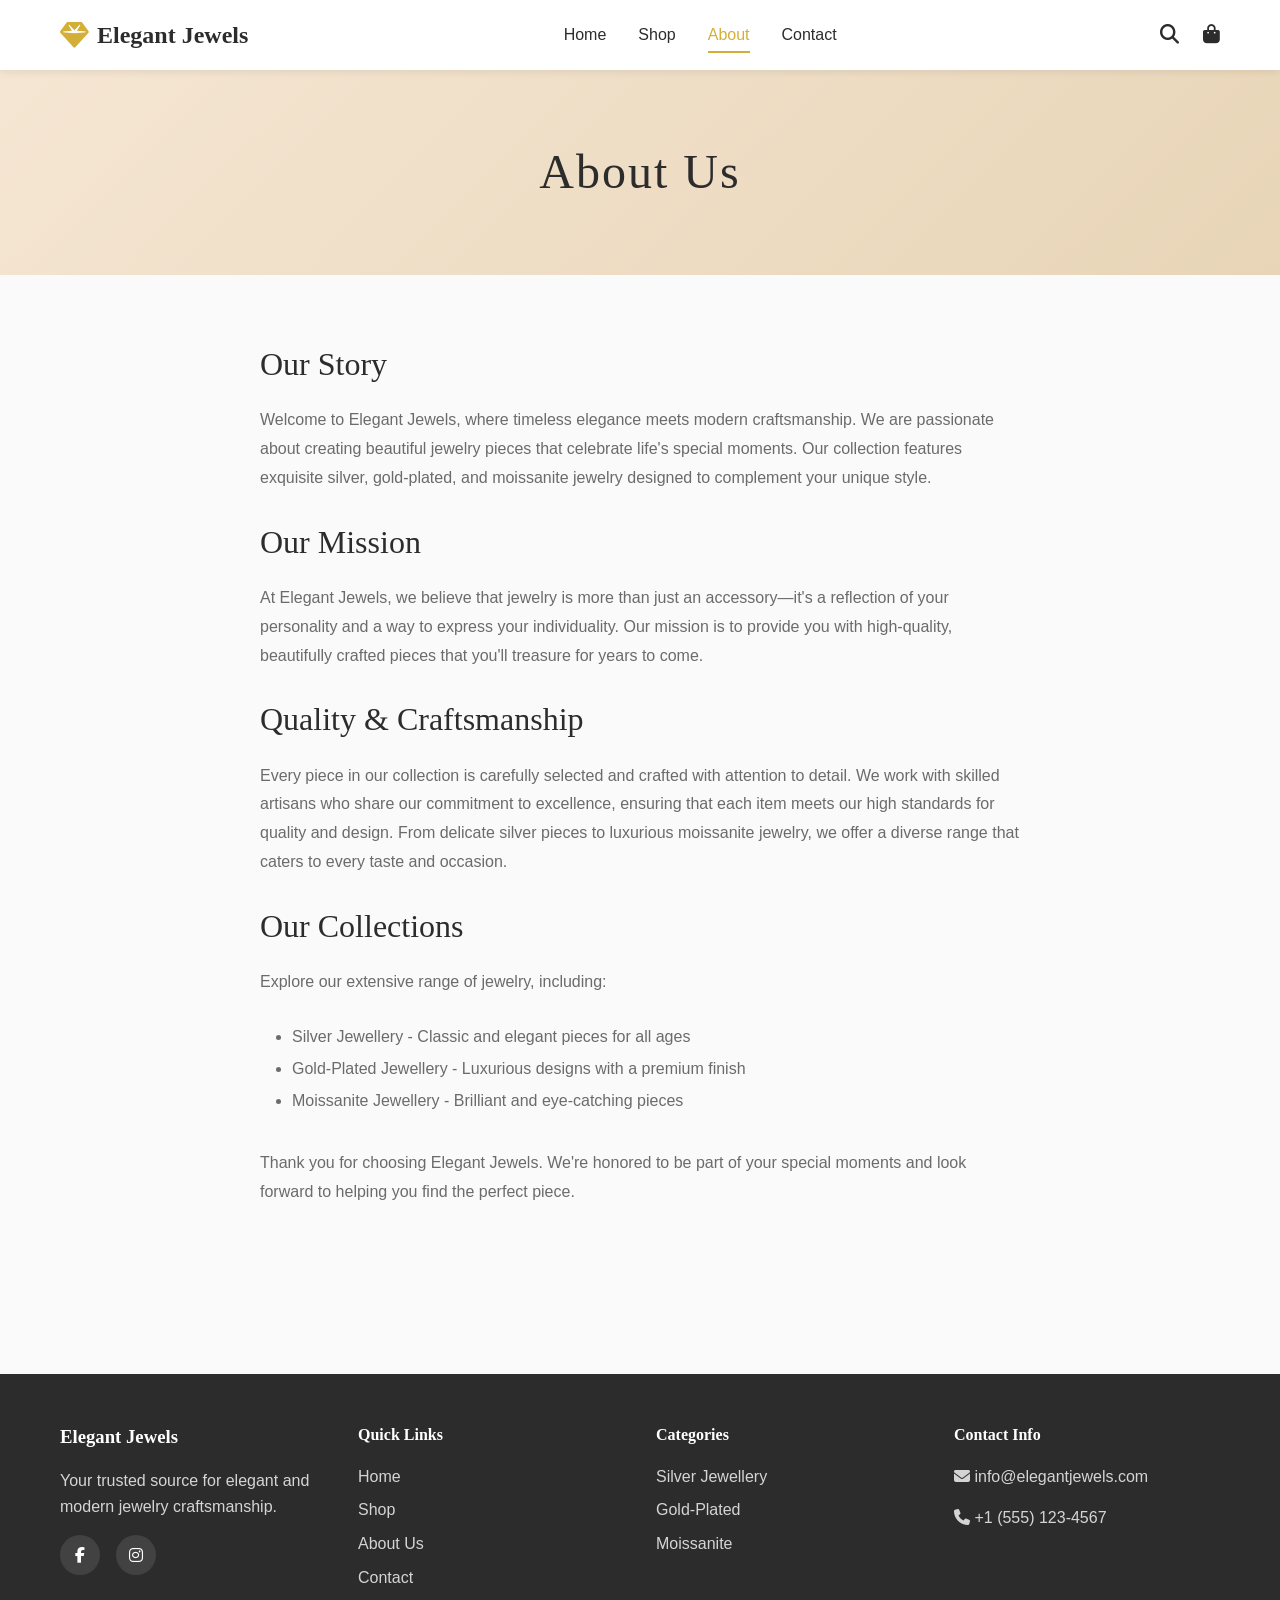
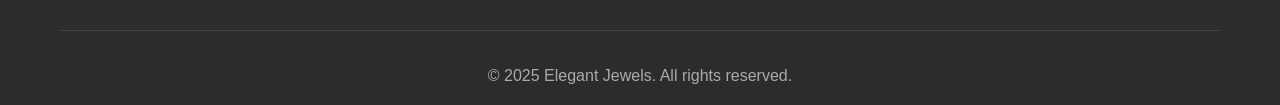
==== commit 834b8187: "feat: Implement Elegant Jewels e-commerce website structure Co-authored-by: vickyjadhav361 <vickyjad" ====
--- a/about.html
+++ b/about.html
@@ -1,233 +1,148 @@
 <!DOCTYPE html>
 <html lang="en">
 <head>
-    <meta charset="UTF-8">
-    <meta name="viewport" content="width=device-width, initial-scale=1.0">
-    <title>About Us - Luxe Jewels</title>
-    <link rel="stylesheet" href="styles.css">
-    <link rel="stylesheet" href="https://cdnjs.cloudflare.com/ajax/libs/font-awesome/6.4.0/css/all.min.css">
-    <link href="https://fonts.googleapis.com/css2?family=Cormorant+Garamond:wght@300;400;500;600;700&family=Montserrat:wght@300;400;500;600&display=swap" rel="stylesheet">
+  <meta charset="UTF-8">
+  <meta name="viewport" content="width=device-width, initial-scale=1.0">
+  <title>About Us - Elegant Jewels</title>
+  <link rel="stylesheet" href="css/style.css">
+  <link rel="stylesheet" href="https://cdnjs.cloudflare.com/ajax/libs/font-awesome/6.4.0/css/all.min.css">
 </head>
 <body>
-    <!-- Header & Navigation -->
-    <header class="header">
-        <div class="top-bar">
-            <div class="container">
-                <div class="top-bar-content">
-                    <p>Free Shipping on Orders Over $100</p>
-                    <div class="social-links">
-                        <a href="https://instagram.com" target="_blank" aria-label="Instagram"><i class="fab fa-instagram"></i></a>
-                        <a href="https://facebook.com" target="_blank" aria-label="Facebook"><i class="fab fa-facebook-f"></i></a>
-                    </div>
-                </div>
-            </div>
+  <!-- Navigation -->
+  <nav class="navbar">
+    <div class="nav-container">
+      <div class="nav-logo">
+        <a href="index.html">
+          <i class="fas fa-gem"></i>
+          <span>Elegant Jewels</span>
+        </a>
+      </div>
+      <div class="nav-menu" id="navMenu">
+        <a href="index.html" class="nav-link">Home</a>
+        <a href="products.html" class="nav-link">Shop</a>
+        <a href="about.html" class="nav-link active">About</a>
+        <a href="contact.html" class="nav-link">Contact</a>
+      </div>
+      <div class="nav-icons">
+        <button class="search-toggle" id="searchToggle" aria-label="Search">
+          <i class="fas fa-search"></i>
+        </button>
+        <a href="cart.html" class="cart-icon" aria-label="Shopping Cart">
+          <i class="fas fa-shopping-bag"></i>
+          <span class="cart-count" id="cartCount">0</span>
+        </a>
+        <button class="menu-toggle" id="menuToggle" aria-label="Menu">
+          <i class="fas fa-bars"></i>
+        </button>
+      </div>
+    </div>
+    <div class="search-bar" id="searchBar">
+      <input type="text" placeholder="Search for jewelry..." id="searchInput">
+      <button class="search-close" id="searchClose">
+        <i class="fas fa-times"></i>
+      </button>
+    </div>
+  </nav>
+
+  <!-- Page Header -->
+  <div class="page-header">
+    <div class="container">
+      <h1>About Us</h1>
+    </div>
+  </div>
+
+  <!-- Page Content -->
+  <div class="page-content">
+    <div class="container">
+      <h2>Our Story</h2>
+      <p>
+        Welcome to Elegant Jewels, where timeless elegance meets modern craftsmanship. 
+        We are passionate about creating beautiful jewelry pieces that celebrate life's 
+        special moments. Our collection features exquisite silver, gold-plated, and 
+        moissanite jewelry designed to complement your unique style.
+      </p>
+
+      <h2>Our Mission</h2>
+      <p>
+        At Elegant Jewels, we believe that jewelry is more than just an accessory—it's 
+        a reflection of your personality and a way to express your individuality. Our 
+        mission is to provide you with high-quality, beautifully crafted pieces that 
+        you'll treasure for years to come.
+      </p>
+
+      <h2>Quality & Craftsmanship</h2>
+      <p>
+        Every piece in our collection is carefully selected and crafted with attention 
+        to detail. We work with skilled artisans who share our commitment to excellence, 
+        ensuring that each item meets our high standards for quality and design. From 
+        delicate silver pieces to luxurious moissanite jewelry, we offer a diverse range 
+        that caters to every taste and occasion.
+      </p>
+
+      <h2>Our Collections</h2>
+      <p>
+        Explore our extensive range of jewelry, including:
+      </p>
+      <ul style="color: var(--text-light); line-height: 2; margin-left: 2rem;">
+        <li>Silver Jewellery - Classic and elegant pieces for all ages</li>
+        <li>Gold-Plated Jewellery - Luxurious designs with a premium finish</li>
+        <li>Moissanite Jewellery - Brilliant and eye-catching pieces</li>
+      </ul>
+
+      <p style="margin-top: 2rem;">
+        Thank you for choosing Elegant Jewels. We're honored to be part of your 
+        special moments and look forward to helping you find the perfect piece.
+      </p>
+    </div>
+  </div>
+
+  <!-- Footer -->
+  <footer class="footer">
+    <div class="container">
+      <div class="footer-content">
+        <div class="footer-section">
+          <h3>Elegant Jewels</h3>
+          <p>Your trusted source for elegant and modern jewelry craftsmanship.</p>
+          <div class="social-links">
+            <a href="#" aria-label="Facebook" target="_blank" rel="noopener">
+              <i class="fab fa-facebook-f"></i>
+            </a>
+            <a href="#" aria-label="Instagram" target="_blank" rel="noopener">
+              <i class="fab fa-instagram"></i>
+            </a>
+          </div>
         </div>
-        
-        <nav class="navbar">
-            <div class="container">
-                <div class="nav-content">
-                    <button class="mobile-menu-toggle" aria-label="Toggle menu">
-                        <i class="fas fa-bars"></i>
-                    </button>
-                    
-                    <a href="index.html" class="logo">
-                        <i class="fas fa-gem"></i>
-                        <span>Luxe Jewels</span>
-                    </a>
-                    
-                    <ul class="nav-menu">
-                        <li><a href="index.html">Home</a></li>
-                        <li class="dropdown">
-                            <a href="products.html?category=silver">Silver Jewellery <i class="fas fa-chevron-down"></i></a>
-                            <ul class="dropdown-menu">
-                                <li><a href="products.html?category=silver&type=kids-kade">Kids Kade</a></li>
-                                <li><a href="products.html?category=silver&type=ladies-kade">Ladies Kade & Chudiyan</a></li>
-                                <li><a href="products.html?category=silver&type=mens-kade">Mens Kade</a></li>
-                                <li><a href="products.html?category=silver&type=baliyan">Baliyan (Hoops)</a></li>
-                                <li><a href="products.html?category=silver&type=payal">Payal (Anklets)</a></li>
-                                <li><a href="products.html?category=silver&type=mens-bracelet">Mens Bracelet</a></li>
-                                <li><a href="products.html?category=silver&type=mens-chains">Mens Chains</a></li>
-                                <li><a href="products.html?category=silver&type=mens-rings">Mens Rings</a></li>
-                                <li><a href="products.html?category=silver&type=ladies-rings">Ladies Rings</a></li>
-                                <li><a href="products.html?category=silver&type=ladies-bracelets">Ladies Bracelets</a></li>
-                            </ul>
-                        </li>
-                        <li class="dropdown">
-                            <a href="products.html?category=designer">Designer Inspired <i class="fas fa-chevron-down"></i></a>
-                            <ul class="dropdown-menu">
-                                <li><a href="products.html?category=designer&type=vancleef">Van Cleef Set</a></li>
-                                <li><a href="products.html?category=designer&type=cartier">Gold Plated Cartier Bracelet</a></li>
-                            </ul>
-                        </li>
-                        <li class="dropdown">
-                            <a href="products.html?category=gold-plated">Gold-Plated <i class="fas fa-chevron-down"></i></a>
-                            <ul class="dropdown-menu">
-                                <li><a href="products.html?category=gold-plated&type=ladies-sets">Ladies Sets</a></li>
-                                <li><a href="products.html?category=gold-plated&type=ladies-bracelet">Ladies Bracelet</a></li>
-                            </ul>
-                        </li>
-                        <li class="dropdown">
-                            <a href="products.html?category=moissanite">Moissanite <i class="fas fa-chevron-down"></i></a>
-                            <ul class="dropdown-menu">
-                                <li><a href="products.html?category=moissanite&type=cuban-chain">Cuban Chain</a></li>
-                                <li><a href="products.html?category=moissanite&type=cuban-bracelet">Cuban Bracelet</a></li>
-                            </ul>
-                        </li>
-                        <li><a href="about.html" class="active">About Us</a></li>
-                        <li><a href="contact.html">Contact</a></li>
-                    </ul>
-                    
-                    <div class="nav-actions">
-                        <button class="search-toggle" aria-label="Search">
-                            <i class="fas fa-search"></i>
-                        </button>
-                        <a href="cart.html" class="cart-icon">
-                            <i class="fas fa-shopping-bag"></i>
-                            <span class="cart-count">0</span>
-                        </a>
-                    </div>
-                </div>
-                
-                <!-- Search Bar -->
-                <div class="search-bar">
-                    <input type="text" placeholder="Search for products..." id="searchInput">
-                    <button type="button" aria-label="Search"><i class="fas fa-search"></i></button>
-                </div>
-            </div>
-        </nav>
-    </header>
+        <div class="footer-section">
+          <h4>Quick Links</h4>
+          <ul>
+            <li><a href="index.html">Home</a></li>
+            <li><a href="products.html">Shop</a></li>
+            <li><a href="about.html">About Us</a></li>
+            <li><a href="contact.html">Contact</a></li>
+          </ul>
+        </div>
+        <div class="footer-section">
+          <h4>Categories</h4>
+          <ul>
+            <li><a href="products.html?category=silver">Silver Jewellery</a></li>
+            <li><a href="products.html?category=gold-plated">Gold-Plated</a></li>
+            <li><a href="products.html?category=moissanite">Moissanite</a></li>
+          </ul>
+        </div>
+        <div class="footer-section">
+          <h4>Contact Info</h4>
+          <p><i class="fas fa-envelope"></i> info@elegantjewels.com</p>
+          <p><i class="fas fa-phone"></i> +1 (555) 123-4567</p>
+        </div>
+      </div>
+      <div class="footer-bottom">
+        <p>&copy; 2025 Elegant Jewels. All rights reserved.</p>
+      </div>
+    </div>
+  </footer>
 
-    <!-- Page Header -->
-    <section class="page-header">
-        <div class="container">
-            <h1>About Luxe Jewels</h1>
-            <p>Crafting elegance, celebrating individuality</p>
-        </div>
-    </section>
-
-    <!-- About Content -->
-    <section class="about-content">
-        <div class="container">
-            <!-- Our Story -->
-            <div class="about-grid">
-                <div class="about-text">
-                    <h2>Our Story</h2>
-                    <p>Founded in 2020, Luxe Jewels was born from a passion for creating beautiful, accessible jewelry that doesn't compromise on quality or style. We believe that everyone deserves to adorn themselves with pieces that make them feel confident and special.</p>
-                    <p>What started as a small collection of handcrafted silver pieces has grown into a comprehensive jewelry brand offering silver, gold-plated, and moissanite jewelry. Each piece is carefully designed with attention to detail and crafted with the finest materials.</p>
-                    <p>Our journey has been guided by our commitment to quality craftsmanship, ethical sourcing, and customer satisfaction. We take pride in every piece that leaves our workshop, knowing it will become part of someone's cherished moments.</p>
-                </div>
-                <div class="about-image">
-                    <i class="fas fa-gem"></i>
-                </div>
-            </div>
-
-            <!-- Our Values -->
-            <div class="about-grid" style="margin-top: 60px;">
-                <div class="about-image">
-                    <i class="fas fa-heart"></i>
-                </div>
-                <div class="about-text">
-                    <h2>Our Values</h2>
-                    <p><strong>Quality Craftsmanship:</strong> Every piece is meticulously crafted using premium materials. Our silver is 925 sterling silver, our gold plating is thick and durable, and our moissanite stones are of the highest quality with exceptional brilliance.</p>
-                    <p><strong>Timeless Design:</strong> We create jewelry that transcends trends. Our designs are elegant, versatile, and made to be cherished for years to come.</p>
-                    <p><strong>Customer First:</strong> Your satisfaction is our priority. We stand behind every piece we create with excellent customer service and quality guarantees.</p>
-                    <p><strong>Ethical Practices:</strong> We are committed to responsible sourcing and fair labor practices throughout our supply chain.</p>
-                </div>
-            </div>
-
-            <!-- Why Choose Us -->
-            <div style="margin-top: 80px; text-align: center;">
-                <h2 style="font-size: 2.5rem; margin-bottom: 50px;">Why Choose Luxe Jewels</h2>
-                <div class="categories-grid">
-                    <div class="category-card">
-                        <div class="category-image">
-                            <i class="fas fa-shield-alt"></i>
-                        </div>
-                        <h3>Quality Guarantee</h3>
-                        <p>All our jewelry comes with a quality guarantee. We use only the finest materials and craftsmanship.</p>
-                    </div>
-                    <div class="category-card">
-                        <div class="category-image">
-                            <i class="fas fa-shipping-fast"></i>
-                        </div>
-                        <h3>Fast Shipping</h3>
-                        <p>Free shipping on orders over $100. Quick processing and reliable delivery worldwide.</p>
-                    </div>
-                    <div class="category-card">
-                        <div class="category-image">
-                            <i class="fas fa-undo"></i>
-                        </div>
-                        <h3>Easy Returns</h3>
-                        <p>Not satisfied? We offer hassle-free returns within 30 days of purchase.</p>
-                    </div>
-                    <div class="category-card">
-                        <div class="category-image">
-                            <i class="fas fa-headset"></i>
-                        </div>
-                        <h3>24/7 Support</h3>
-                        <p>Our customer service team is always ready to assist you with any questions or concerns.</p>
-                    </div>
-                </div>
-            </div>
-
-            <!-- Call to Action -->
-            <div style="text-align: center; margin-top: 80px; padding: 60px 20px; background: linear-gradient(135deg, var(--accent-color), var(--primary-color)); border-radius: 15px;">
-                <h2 style="color: white; font-size: 2.5rem; margin-bottom: 20px;">Ready to Find Your Perfect Piece?</h2>
-                <p style="color: white; font-size: 1.2rem; margin-bottom: 30px; opacity: 0.95;">Explore our collection and discover jewelry that speaks to you.</p>
-                <a href="products.html" class="btn btn-primary" style="background-color: var(--dark-color);">Shop Now</a>
-            </div>
-        </div>
-    </section>
-
-    <!-- Footer -->
-    <footer class="footer">
-        <div class="container">
-            <div class="footer-content">
-                <div class="footer-column">
-                    <h3>
-                        <i class="fas fa-gem"></i>
-                        Luxe Jewels
-                    </h3>
-                    <p>Crafting timeless elegance since 2020. We specialize in silver, gold-plated, and moissanite jewelry that celebrates your unique style.</p>
-                    <div class="social-links">
-                        <a href="https://instagram.com" target="_blank" aria-label="Instagram"><i class="fab fa-instagram"></i></a>
-                        <a href="https://facebook.com" target="_blank" aria-label="Facebook"><i class="fab fa-facebook-f"></i></a>
-                    </div>
-                </div>
-                <div class="footer-column">
-                    <h4>Quick Links</h4>
-                    <ul>
-                        <li><a href="about.html">About Us</a></li>
-                        <li><a href="contact.html">Contact</a></li>
-                        <li><a href="products.html">Shop All</a></li>
-                        <li><a href="#">Shipping Info</a></li>
-                        <li><a href="#">Returns Policy</a></li>
-                    </ul>
-                </div>
-                <div class="footer-column">
-                    <h4>Categories</h4>
-                    <ul>
-                        <li><a href="products.html?category=silver">Silver Jewellery</a></li>
-                        <li><a href="products.html?category=designer">Designer Inspired</a></li>
-                        <li><a href="products.html?category=gold-plated">Gold-Plated</a></li>
-                        <li><a href="products.html?category=moissanite">Moissanite</a></li>
-                    </ul>
-                </div>
-                <div class="footer-column">
-                    <h4>Contact Info</h4>
-                    <ul>
-                        <li><i class="fas fa-phone"></i> +1 (555) 123-4567</li>
-                        <li><i class="fas fa-envelope"></i> info@luxejewels.com</li>
-                        <li><i class="fas fa-map-marker-alt"></i> 123 Jewelry Lane, NY</li>
-                    </ul>
-                </div>
-            </div>
-            <div class="footer-bottom">
-                <p>&copy; 2025 Luxe Jewels. All rights reserved.</p>
-            </div>
-        </div>
-    </footer>
-
-    <script src="script.js"></script>
+  <script src="js/data.js"></script>
+  <script src="js/cart.js"></script>
+  <script src="js/main.js"></script>
 </body>
 </html>
--- a/css/style.css
+++ b/css/style.css
@@ -0,0 +1,982 @@
+/* ===== CSS Variables ===== */
+:root {
+  --primary-color: #d4af37;
+  --secondary-color: #c9a961;
+  --accent-color: #f5e6d3;
+  --text-dark: #2c2c2c;
+  --text-light: #6b6b6b;
+  --bg-light: #fafafa;
+  --bg-white: #ffffff;
+  --border-color: #e8e8e8;
+  --shadow-sm: 0 2px 8px rgba(0, 0, 0, 0.08);
+  --shadow-md: 0 4px 16px rgba(0, 0, 0, 0.12);
+  --shadow-lg: 0 8px 32px rgba(0, 0, 0, 0.16);
+  --transition: all 0.3s ease;
+  --font-primary: 'Georgia', 'Times New Roman', serif;
+  --font-secondary: 'Helvetica Neue', Arial, sans-serif;
+}
+
+/* ===== Reset & Base Styles ===== */
+* {
+  margin: 0;
+  padding: 0;
+  box-sizing: border-box;
+}
+
+html {
+  scroll-behavior: smooth;
+}
+
+body {
+  font-family: var(--font-secondary);
+  color: var(--text-dark);
+  background-color: var(--bg-light);
+  line-height: 1.6;
+  overflow-x: hidden;
+}
+
+.container {
+  max-width: 1200px;
+  margin: 0 auto;
+  padding: 0 20px;
+}
+
+/* ===== Navigation ===== */
+.navbar {
+  background: var(--bg-white);
+  box-shadow: var(--shadow-sm);
+  position: sticky;
+  top: 0;
+  z-index: 1000;
+  transition: var(--transition);
+}
+
+.nav-container {
+  max-width: 1200px;
+  margin: 0 auto;
+  padding: 1rem 20px;
+  display: flex;
+  justify-content: space-between;
+  align-items: center;
+}
+
+.nav-logo a {
+  display: flex;
+  align-items: center;
+  gap: 0.5rem;
+  text-decoration: none;
+  color: var(--text-dark);
+  font-family: var(--font-primary);
+  font-size: 1.5rem;
+  font-weight: bold;
+}
+
+.nav-logo i {
+  color: var(--primary-color);
+  font-size: 1.8rem;
+}
+
+.nav-menu {
+  display: flex;
+  gap: 2rem;
+  align-items: center;
+}
+
+.nav-link {
+  text-decoration: none;
+  color: var(--text-dark);
+  font-weight: 500;
+  transition: var(--transition);
+  position: relative;
+}
+
+.nav-link:hover,
+.nav-link.active {
+  color: var(--primary-color);
+}
+
+.nav-link.active::after {
+  content: '';
+  position: absolute;
+  bottom: -5px;
+  left: 0;
+  width: 100%;
+  height: 2px;
+  background: var(--primary-color);
+}
+
+.nav-icons {
+  display: flex;
+  align-items: center;
+  gap: 1rem;
+}
+
+.search-toggle,
+.menu-toggle {
+  background: none;
+  border: none;
+  font-size: 1.2rem;
+  color: var(--text-dark);
+  cursor: pointer;
+  padding: 0.5rem;
+  transition: var(--transition);
+}
+
+.search-toggle:hover,
+.menu-toggle:hover {
+  color: var(--primary-color);
+}
+
+.cart-icon {
+  position: relative;
+  text-decoration: none;
+  color: var(--text-dark);
+  font-size: 1.2rem;
+  transition: var(--transition);
+}
+
+.cart-icon:hover {
+  color: var(--primary-color);
+}
+
+.cart-count {
+  position: absolute;
+  top: -8px;
+  right: -8px;
+  background: var(--primary-color);
+  color: white;
+  border-radius: 50%;
+  width: 20px;
+  height: 20px;
+  display: flex;
+  align-items: center;
+  justify-content: center;
+  font-size: 0.7rem;
+  font-weight: bold;
+}
+
+.menu-toggle {
+  display: none;
+}
+
+.search-bar {
+  display: none;
+  padding: 1rem 20px;
+  background: var(--bg-white);
+  border-top: 1px solid var(--border-color);
+}
+
+.search-bar.active {
+  display: block;
+}
+
+.search-bar input {
+  width: 100%;
+  padding: 0.75rem;
+  border: 1px solid var(--border-color);
+  border-radius: 4px;
+  font-size: 1rem;
+  max-width: 1200px;
+  margin: 0 auto;
+  display: block;
+}
+
+.search-close {
+  position: absolute;
+  right: 40px;
+  top: 50%;
+  transform: translateY(-50%);
+  background: none;
+  border: none;
+  font-size: 1.2rem;
+  color: var(--text-light);
+  cursor: pointer;
+}
+
+/* ===== Hero Section ===== */
+.hero {
+  position: relative;
+  height: 80vh;
+  min-height: 500px;
+  background: linear-gradient(135deg, #f5e6d3 0%, #e8d5b7 100%);
+  display: flex;
+  align-items: center;
+  justify-content: center;
+  text-align: center;
+  overflow: hidden;
+}
+
+.hero::before {
+  content: '';
+  position: absolute;
+  top: 0;
+  left: 0;
+  right: 0;
+  bottom: 0;
+  background: url('data:image/svg+xml,<svg width="100" height="100" xmlns="http://www.w3.org/2000/svg"><circle cx="50" cy="50" r="2" fill="rgba(212,175,55,0.1)"/></svg>');
+  opacity: 0.3;
+}
+
+.hero-content {
+  position: relative;
+  z-index: 2;
+  max-width: 800px;
+  padding: 0 20px;
+}
+
+.hero-title {
+  font-family: var(--font-primary);
+  font-size: 3.5rem;
+  color: var(--text-dark);
+  margin-bottom: 1rem;
+  font-weight: normal;
+  letter-spacing: 2px;
+}
+
+.hero-subtitle {
+  font-size: 1.25rem;
+  color: var(--text-light);
+  margin-bottom: 2rem;
+}
+
+.btn {
+  display: inline-block;
+  padding: 1rem 2.5rem;
+  text-decoration: none;
+  border-radius: 4px;
+  font-weight: 600;
+  transition: var(--transition);
+  border: none;
+  cursor: pointer;
+  font-size: 1rem;
+}
+
+.btn-primary {
+  background: var(--primary-color);
+  color: white;
+}
+
+.btn-primary:hover {
+  background: var(--secondary-color);
+  transform: translateY(-2px);
+  box-shadow: var(--shadow-md);
+}
+
+.btn-secondary {
+  background: transparent;
+  color: var(--primary-color);
+  border: 2px solid var(--primary-color);
+}
+
+.btn-secondary:hover {
+  background: var(--primary-color);
+  color: white;
+}
+
+/* ===== Sections ===== */
+.section {
+  padding: 5rem 0;
+}
+
+.section-title {
+  font-family: var(--font-primary);
+  font-size: 2.5rem;
+  text-align: center;
+  margin-bottom: 3rem;
+  color: var(--text-dark);
+  font-weight: normal;
+  letter-spacing: 1px;
+}
+
+/* ===== Products Grid ===== */
+.products-grid {
+  display: grid;
+  grid-template-columns: repeat(auto-fill, minmax(280px, 1fr));
+  gap: 2rem;
+  margin-top: 2rem;
+}
+
+.product-card {
+  background: var(--bg-white);
+  border-radius: 8px;
+  overflow: hidden;
+  box-shadow: var(--shadow-sm);
+  transition: var(--transition);
+  text-decoration: none;
+  color: inherit;
+  display: block;
+}
+
+.product-card:hover {
+  transform: translateY(-5px);
+  box-shadow: var(--shadow-md);
+}
+
+.product-image {
+  width: 100%;
+  height: 300px;
+  object-fit: cover;
+  background: var(--bg-light);
+  display: flex;
+  align-items: center;
+  justify-content: center;
+  font-size: 4rem;
+  color: var(--primary-color);
+}
+
+.product-info {
+  padding: 1.5rem;
+}
+
+.product-category {
+  font-size: 0.85rem;
+  color: var(--text-light);
+  text-transform: uppercase;
+  letter-spacing: 1px;
+  margin-bottom: 0.5rem;
+}
+
+.product-name {
+  font-size: 1.1rem;
+  font-weight: 600;
+  margin-bottom: 0.5rem;
+  color: var(--text-dark);
+}
+
+.product-price {
+  font-size: 1.25rem;
+  color: var(--primary-color);
+  font-weight: bold;
+  font-family: var(--font-primary);
+}
+
+/* ===== Categories Grid ===== */
+.categories-grid {
+  display: grid;
+  grid-template-columns: repeat(auto-fit, minmax(300px, 1fr));
+  gap: 2rem;
+  margin-top: 2rem;
+}
+
+.category-card {
+  background: var(--bg-white);
+  padding: 3rem 2rem;
+  border-radius: 8px;
+  text-align: center;
+  text-decoration: none;
+  color: inherit;
+  box-shadow: var(--shadow-sm);
+  transition: var(--transition);
+  border: 2px solid transparent;
+}
+
+.category-card:hover {
+  transform: translateY(-5px);
+  box-shadow: var(--shadow-md);
+  border-color: var(--primary-color);
+}
+
+.category-icon {
+  font-size: 3rem;
+  color: var(--primary-color);
+  margin-bottom: 1rem;
+}
+
+.category-card h3 {
+  font-family: var(--font-primary);
+  font-size: 1.5rem;
+  margin-bottom: 0.5rem;
+  color: var(--text-dark);
+}
+
+.category-card p {
+  color: var(--text-light);
+  font-size: 0.95rem;
+}
+
+/* ===== Product Page ===== */
+.products-header {
+  background: var(--bg-white);
+  padding: 2rem 0;
+  margin-bottom: 2rem;
+}
+
+.filters-sidebar {
+  background: var(--bg-white);
+  padding: 2rem;
+  border-radius: 8px;
+  box-shadow: var(--shadow-sm);
+  margin-bottom: 2rem;
+}
+
+.filter-group {
+  margin-bottom: 2rem;
+}
+
+.filter-group h3 {
+  font-size: 1.1rem;
+  margin-bottom: 1rem;
+  color: var(--text-dark);
+  font-weight: 600;
+}
+
+.filter-option {
+  display: flex;
+  align-items: center;
+  margin-bottom: 0.75rem;
+}
+
+.filter-option input[type="checkbox"] {
+  margin-right: 0.5rem;
+  width: 18px;
+  height: 18px;
+  cursor: pointer;
+}
+
+.filter-option label {
+  cursor: pointer;
+  color: var(--text-light);
+}
+
+/* ===== Product Detail Page ===== */
+.product-detail {
+  padding: 3rem 0;
+}
+
+.product-detail-container {
+  display: grid;
+  grid-template-columns: 1fr 1fr;
+  gap: 3rem;
+  margin-bottom: 3rem;
+}
+
+.product-gallery {
+  display: grid;
+  grid-template-columns: 100px 1fr;
+  gap: 1rem;
+}
+
+.gallery-thumbnails {
+  display: flex;
+  flex-direction: column;
+  gap: 1rem;
+}
+
+.thumbnail {
+  width: 100px;
+  height: 100px;
+  object-fit: cover;
+  border-radius: 4px;
+  cursor: pointer;
+  border: 2px solid transparent;
+  transition: var(--transition);
+}
+
+.thumbnail:hover,
+.thumbnail.active {
+  border-color: var(--primary-color);
+}
+
+.gallery-main {
+  width: 100%;
+  height: 500px;
+  object-fit: cover;
+  border-radius: 8px;
+  background: var(--bg-light);
+  display: flex;
+  align-items: center;
+  justify-content: center;
+  font-size: 6rem;
+  color: var(--primary-color);
+}
+
+.product-details h1 {
+  font-family: var(--font-primary);
+  font-size: 2.5rem;
+  margin-bottom: 1rem;
+  color: var(--text-dark);
+  font-weight: normal;
+}
+
+.product-details .product-price {
+  font-size: 2rem;
+  margin-bottom: 1.5rem;
+}
+
+.product-description {
+  color: var(--text-light);
+  line-height: 1.8;
+  margin-bottom: 2rem;
+}
+
+.product-actions {
+  display: flex;
+  gap: 1rem;
+  margin-bottom: 2rem;
+}
+
+.quantity-selector {
+  display: flex;
+  align-items: center;
+  gap: 1rem;
+  margin-bottom: 1rem;
+}
+
+.quantity-selector label {
+  font-weight: 600;
+}
+
+.quantity-selector input {
+  width: 80px;
+  padding: 0.5rem;
+  border: 1px solid var(--border-color);
+  border-radius: 4px;
+  text-align: center;
+}
+
+.add-to-cart {
+  width: 100%;
+  padding: 1rem;
+  font-size: 1.1rem;
+}
+
+/* ===== Cart Page ===== */
+.cart-container {
+  padding: 3rem 0;
+}
+
+.cart-item {
+  background: var(--bg-white);
+  padding: 2rem;
+  border-radius: 8px;
+  box-shadow: var(--shadow-sm);
+  margin-bottom: 1.5rem;
+  display: grid;
+  grid-template-columns: 150px 1fr auto auto;
+  gap: 2rem;
+  align-items: center;
+}
+
+.cart-item-image {
+  width: 150px;
+  height: 150px;
+  object-fit: cover;
+  border-radius: 4px;
+  background: var(--bg-light);
+  display: flex;
+  align-items: center;
+  justify-content: center;
+  font-size: 3rem;
+  color: var(--primary-color);
+}
+
+.cart-item-info h3 {
+  margin-bottom: 0.5rem;
+  color: var(--text-dark);
+}
+
+.cart-item-info p {
+  color: var(--text-light);
+  font-size: 0.9rem;
+}
+
+.cart-item-price {
+  font-size: 1.5rem;
+  color: var(--primary-color);
+  font-weight: bold;
+  font-family: var(--font-primary);
+}
+
+.remove-item {
+  background: none;
+  border: none;
+  color: #e74c3c;
+  font-size: 1.5rem;
+  cursor: pointer;
+  padding: 0.5rem;
+  transition: var(--transition);
+}
+
+.remove-item:hover {
+  transform: scale(1.2);
+}
+
+.cart-summary {
+  background: var(--bg-white);
+  padding: 2rem;
+  border-radius: 8px;
+  box-shadow: var(--shadow-sm);
+  margin-top: 2rem;
+}
+
+.cart-summary h2 {
+  margin-bottom: 1.5rem;
+  font-family: var(--font-primary);
+}
+
+.summary-row {
+  display: flex;
+  justify-content: space-between;
+  margin-bottom: 1rem;
+  padding-bottom: 1rem;
+  border-bottom: 1px solid var(--border-color);
+}
+
+.summary-row.total {
+  border-bottom: none;
+  font-size: 1.25rem;
+  font-weight: bold;
+  color: var(--text-dark);
+}
+
+.checkout-btn {
+  width: 100%;
+  margin-top: 1.5rem;
+  padding: 1rem;
+  font-size: 1.1rem;
+}
+
+.empty-cart {
+  text-align: center;
+  padding: 4rem 2rem;
+}
+
+.empty-cart i {
+  font-size: 5rem;
+  color: var(--text-light);
+  margin-bottom: 1rem;
+}
+
+.empty-cart h2 {
+  margin-bottom: 1rem;
+  color: var(--text-dark);
+}
+
+.empty-cart p {
+  color: var(--text-light);
+  margin-bottom: 2rem;
+}
+
+/* ===== Checkout Page ===== */
+.checkout-container {
+  padding: 3rem 0;
+  display: grid;
+  grid-template-columns: 2fr 1fr;
+  gap: 3rem;
+}
+
+.checkout-form {
+  background: var(--bg-white);
+  padding: 2rem;
+  border-radius: 8px;
+  box-shadow: var(--shadow-sm);
+}
+
+.form-group {
+  margin-bottom: 1.5rem;
+}
+
+.form-group label {
+  display: block;
+  margin-bottom: 0.5rem;
+  font-weight: 600;
+  color: var(--text-dark);
+}
+
+.form-group input,
+.form-group textarea,
+.form-group select {
+  width: 100%;
+  padding: 0.75rem;
+  border: 1px solid var(--border-color);
+  border-radius: 4px;
+  font-size: 1rem;
+  font-family: inherit;
+  transition: var(--transition);
+}
+
+.form-group input:focus,
+.form-group textarea:focus,
+.form-group select:focus {
+  outline: none;
+  border-color: var(--primary-color);
+}
+
+.form-row {
+  display: grid;
+  grid-template-columns: 1fr 1fr;
+  gap: 1rem;
+}
+
+.checkout-summary {
+  background: var(--bg-white);
+  padding: 2rem;
+  border-radius: 8px;
+  box-shadow: var(--shadow-sm);
+  height: fit-content;
+  position: sticky;
+  top: 100px;
+}
+
+/* ===== About & Contact Pages ===== */
+.page-header {
+  background: linear-gradient(135deg, #f5e6d3 0%, #e8d5b7 100%);
+  padding: 4rem 0;
+  text-align: center;
+}
+
+.page-header h1 {
+  font-family: var(--font-primary);
+  font-size: 3rem;
+  color: var(--text-dark);
+  font-weight: normal;
+  letter-spacing: 2px;
+}
+
+.page-content {
+  padding: 4rem 0;
+  max-width: 800px;
+  margin: 0 auto;
+}
+
+.page-content h2 {
+  font-family: var(--font-primary);
+  font-size: 2rem;
+  margin-bottom: 1rem;
+  color: var(--text-dark);
+  font-weight: normal;
+}
+
+.page-content p {
+  color: var(--text-light);
+  line-height: 1.8;
+  margin-bottom: 1.5rem;
+}
+
+.contact-info {
+  display: grid;
+  grid-template-columns: repeat(auto-fit, minmax(250px, 1fr));
+  gap: 2rem;
+  margin-top: 3rem;
+}
+
+.contact-card {
+  background: var(--bg-white);
+  padding: 2rem;
+  border-radius: 8px;
+  box-shadow: var(--shadow-sm);
+  text-align: center;
+}
+
+.contact-card i {
+  font-size: 2.5rem;
+  color: var(--primary-color);
+  margin-bottom: 1rem;
+}
+
+.contact-card h3 {
+  margin-bottom: 0.5rem;
+  color: var(--text-dark);
+}
+
+.contact-card p {
+  color: var(--text-light);
+}
+
+/* ===== Footer ===== */
+.footer {
+  background: var(--text-dark);
+  color: white;
+  padding: 3rem 0 1rem;
+  margin-top: 5rem;
+}
+
+.footer-content {
+  display: grid;
+  grid-template-columns: repeat(auto-fit, minmax(250px, 1fr));
+  gap: 2rem;
+  margin-bottom: 2rem;
+}
+
+.footer-section h3,
+.footer-section h4 {
+  margin-bottom: 1rem;
+  font-family: var(--font-primary);
+}
+
+.footer-section p {
+  color: rgba(255, 255, 255, 0.8);
+  margin-bottom: 1rem;
+}
+
+.footer-section ul {
+  list-style: none;
+}
+
+.footer-section ul li {
+  margin-bottom: 0.5rem;
+}
+
+.footer-section ul li a {
+  color: rgba(255, 255, 255, 0.8);
+  text-decoration: none;
+  transition: var(--transition);
+}
+
+.footer-section ul li a:hover {
+  color: var(--primary-color);
+}
+
+.social-links {
+  display: flex;
+  gap: 1rem;
+  margin-top: 1rem;
+}
+
+.social-links a {
+  width: 40px;
+  height: 40px;
+  background: rgba(255, 255, 255, 0.1);
+  border-radius: 50%;
+  display: flex;
+  align-items: center;
+  justify-content: center;
+  color: white;
+  text-decoration: none;
+  transition: var(--transition);
+}
+
+.social-links a:hover {
+  background: var(--primary-color);
+  transform: translateY(-3px);
+}
+
+.footer-bottom {
+  text-align: center;
+  padding-top: 2rem;
+  border-top: 1px solid rgba(255, 255, 255, 0.1);
+  color: rgba(255, 255, 255, 0.6);
+}
+
+/* ===== Responsive Design ===== */
+@media (max-width: 768px) {
+  .nav-menu {
+    position: fixed;
+    left: -100%;
+    top: 70px;
+    flex-direction: column;
+    background: var(--bg-white);
+    width: 100%;
+    text-align: center;
+    transition: var(--transition);
+    box-shadow: var(--shadow-md);
+    padding: 2rem 0;
+  }
+
+  .nav-menu.active {
+    left: 0;
+  }
+
+  .menu-toggle {
+    display: block;
+  }
+
+  .hero-title {
+    font-size: 2.5rem;
+  }
+
+  .hero-subtitle {
+    font-size: 1rem;
+  }
+
+  .section-title {
+    font-size: 2rem;
+  }
+
+  .products-grid {
+    grid-template-columns: repeat(auto-fill, minmax(200px, 1fr));
+    gap: 1rem;
+  }
+
+  .categories-grid {
+    grid-template-columns: 1fr;
+  }
+
+  .product-detail-container {
+    grid-template-columns: 1fr;
+  }
+
+  .product-gallery {
+    grid-template-columns: 1fr;
+  }
+
+  .gallery-thumbnails {
+    flex-direction: row;
+    overflow-x: auto;
+  }
+
+  .cart-item {
+    grid-template-columns: 1fr;
+    text-align: center;
+  }
+
+  .checkout-container {
+    grid-template-columns: 1fr;
+  }
+
+  .checkout-container > div {
+    grid-template-columns: 1fr !important;
+  }
+
+  .form-row {
+    grid-template-columns: 1fr;
+  }
+
+  .page-header h1 {
+    font-size: 2rem;
+  }
+
+  .products-header + .section .container > div {
+    grid-template-columns: 1fr !important;
+  }
+
+  .filters-sidebar {
+    order: 2;
+  }
+
+  .cart-container .container > div {
+    grid-template-columns: 1fr !important;
+  }
+
+  .cart-item {
+    grid-template-columns: 1fr !important;
+    text-align: center;
+  }
+
+  .cart-item-image {
+    margin: 0 auto;
+  }
+}
+
+@media (max-width: 480px) {
+  .hero {
+    height: 60vh;
+    min-height: 400px;
+  }
+
+  .hero-title {
+    font-size: 2rem;
+  }
+
+  .products-grid {
+    grid-template-columns: 1fr;
+  }
+
+  .products-header + .section .container > div {
+    display: block !important;
+  }
+
+  .filters-sidebar {
+    margin-bottom: 2rem;
+  }
+}
